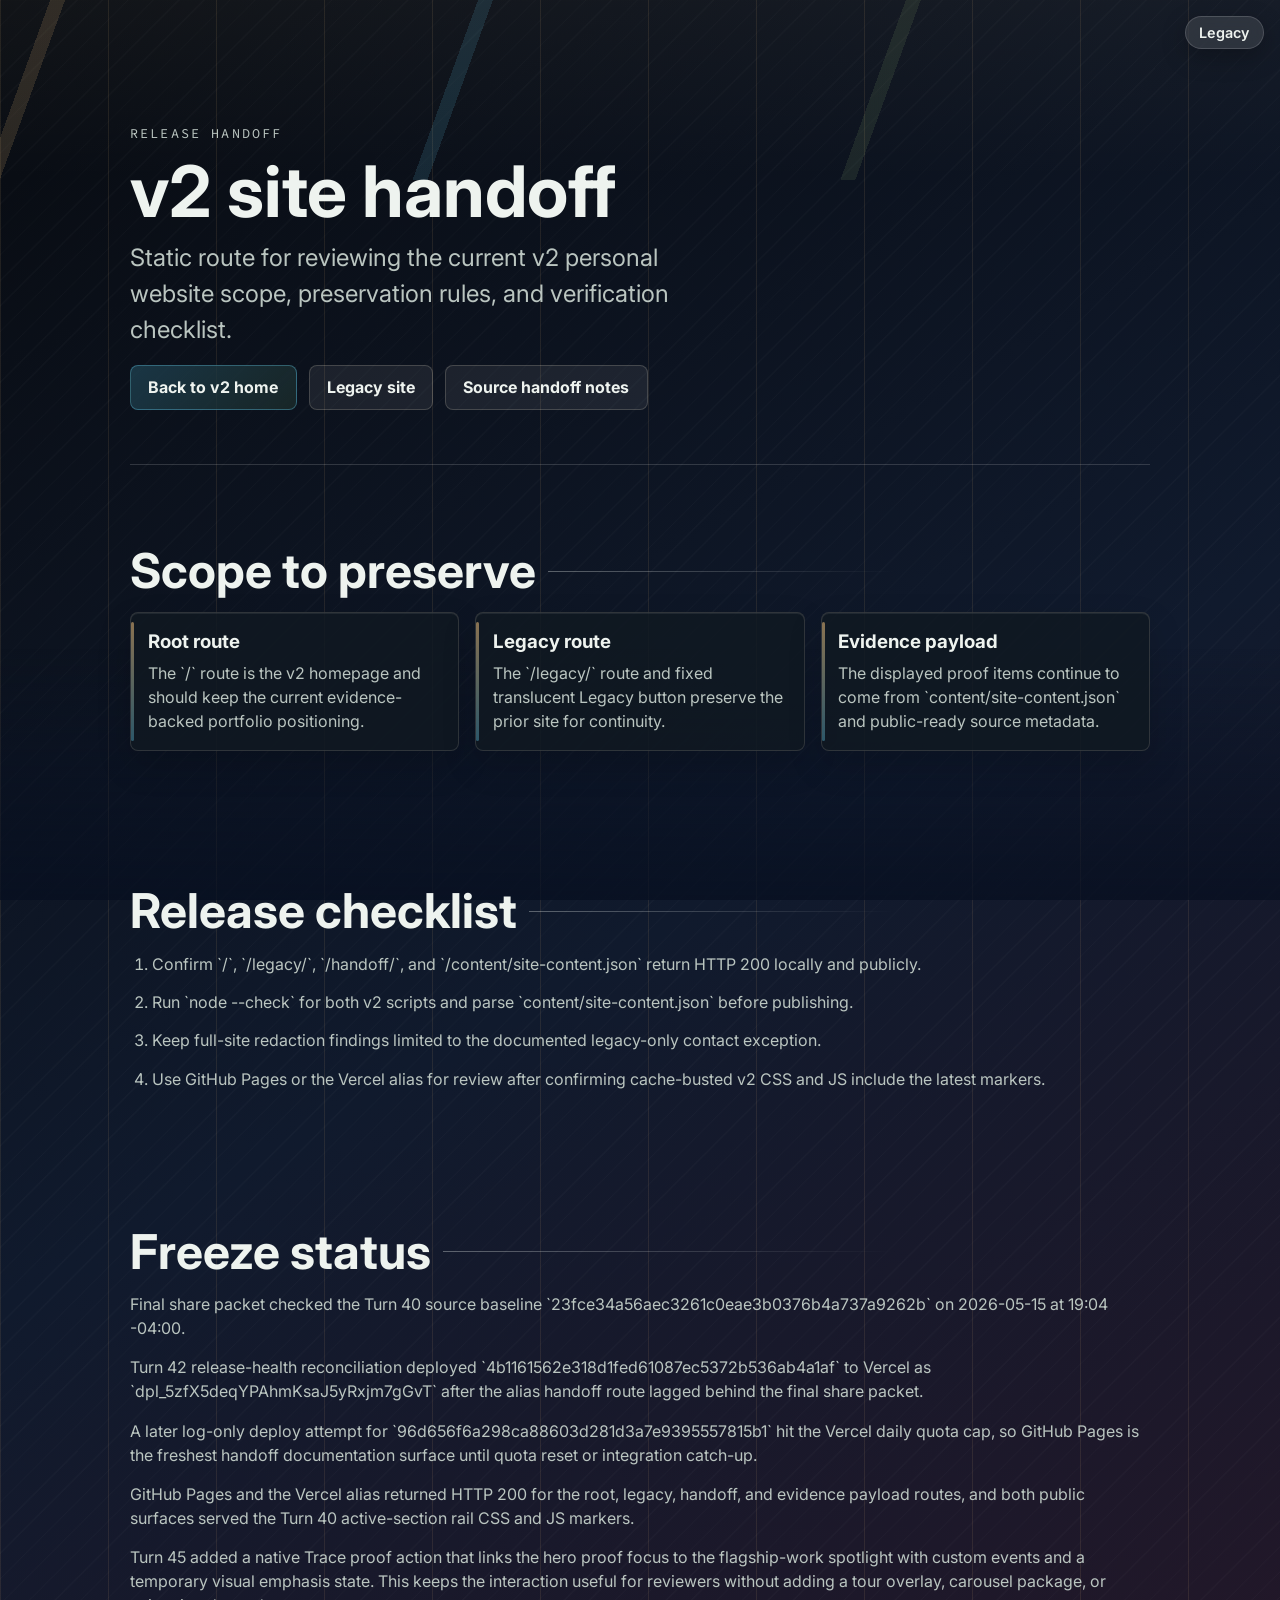
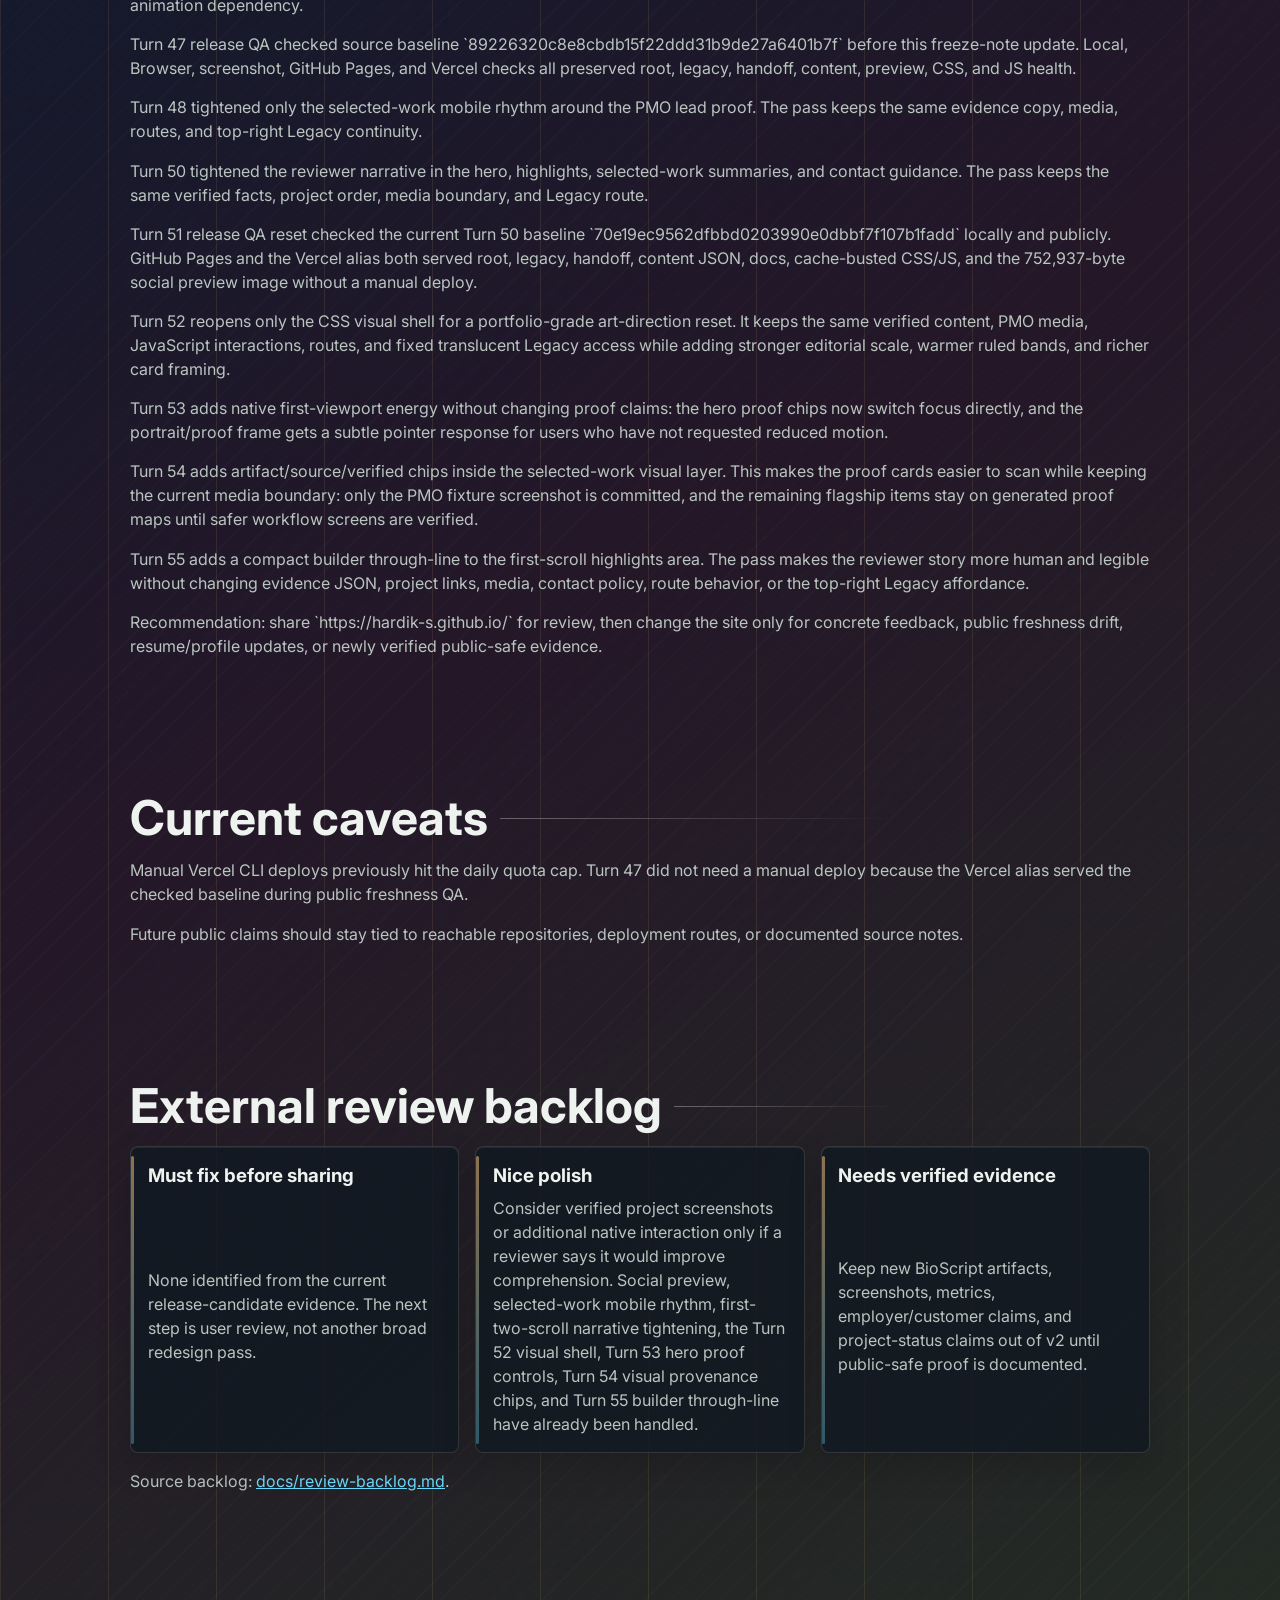
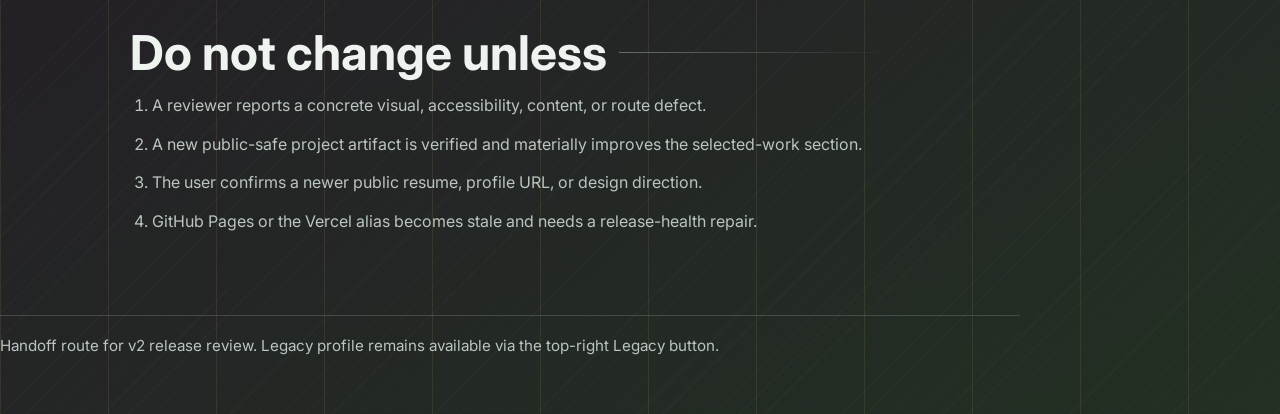
==== handoff/index.html @ e76f70e8 "Add builder story layer" ====
<!DOCTYPE html>
<html lang="en">

<head>
  <meta charset="utf-8">
  <meta name="viewport" content="width=device-width, initial-scale=1.0">
  <title>Hardik Shrestha | v2 Handoff</title>
  <meta name="description" content="Release handoff for the v2 Hardik Shrestha personal website." />
  <link rel="preconnect" href="https://fonts.googleapis.com">
  <link rel="preconnect" href="https://fonts.gstatic.com" crossorigin>
  <link href="https://fonts.googleapis.com/css2?family=Inter:wght@400;600;700&family=Source+Code+Pro:wght@400;600&display=swap" rel="stylesheet">
  <link rel="stylesheet" href="../css/v2.css">
  <link rel="shortcut icon" href="../images/favicon2.png">
</head>

<body>
  <a class="skip-link" href="#handoff-main">Skip to handoff content</a>
  <a class="legacy-pill" href="/legacy/" aria-label="Open legacy personal site">Legacy</a>

  <main class="site-shell handoff-shell" id="handoff-main">
    <header class="card-section handoff-hero" aria-labelledby="handoff-title">
      <p class="eyebrow">Release handoff</p>
      <h1 id="handoff-title">v2 site handoff</h1>
      <p class="hero-lede">
        Static route for reviewing the current v2 personal website scope, preservation rules, and verification checklist.
      </p>
      <div class="hero-links" aria-label="Handoff navigation">
        <a href="/">Back to v2 home</a>
        <a href="/legacy/" class="secondary">Legacy site</a>
        <a href="../docs/handoff.md" class="secondary">Source handoff notes</a>
      </div>
    </header>

    <section class="card-section" aria-labelledby="handoff-scope-title">
      <h2 id="handoff-scope-title">Scope to preserve</h2>
      <div class="cards">
        <article class="card">
          <h3>Root route</h3>
          <p>The `/` route is the v2 homepage and should keep the current evidence-backed portfolio positioning.</p>
        </article>
        <article class="card">
          <h3>Legacy route</h3>
          <p>The `/legacy/` route and fixed translucent Legacy button preserve the prior site for continuity.</p>
        </article>
        <article class="card">
          <h3>Evidence payload</h3>
          <p>The displayed proof items continue to come from `content/site-content.json` and public-ready source metadata.</p>
        </article>
      </div>
    </section>

    <section class="card-section" aria-labelledby="handoff-checklist-title">
      <h2 id="handoff-checklist-title">Release checklist</h2>
      <ol class="handoff-list">
        <li>Confirm `/`, `/legacy/`, `/handoff/`, and `/content/site-content.json` return HTTP 200 locally and publicly.</li>
        <li>Run `node --check` for both v2 scripts and parse `content/site-content.json` before publishing.</li>
        <li>Keep full-site redaction findings limited to the documented legacy-only contact exception.</li>
        <li>Use GitHub Pages or the Vercel alias for review after confirming cache-busted v2 CSS and JS include the latest markers.</li>
      </ol>
    </section>

    <section class="card-section" aria-labelledby="handoff-freeze-title">
      <h2 id="handoff-freeze-title">Freeze status</h2>
      <p class="section-note">
        Final share packet checked the Turn 40 source baseline `23fce34a56aec3261c0eae3b0376b4a737a9262b` on 2026-05-15 at 19:04 -04:00.
      </p>
      <p class="section-note">
        Turn 42 release-health reconciliation deployed `4b1161562e318d1fed61087ec5372b536ab4a1af` to Vercel as `dpl_5zfX5deqYPAhmKsaJ5yRxjm7gGvT` after the alias handoff route lagged behind the final share packet.
      </p>
      <p class="section-note">
        A later log-only deploy attempt for `96d656f6a298ca88603d281d3a7e9395557815b1` hit the Vercel daily quota cap, so GitHub Pages is the freshest handoff documentation surface until quota reset or integration catch-up.
      </p>
      <p class="section-note">
        GitHub Pages and the Vercel alias returned HTTP 200 for the root, legacy, handoff, and evidence payload routes, and both public surfaces served the Turn 40 active-section rail CSS and JS markers.
      </p>
      <p class="section-note">
        Turn 45 added a native Trace proof action that links the hero proof focus to the flagship-work spotlight with custom events and a temporary visual emphasis state. This keeps the interaction useful for reviewers without adding a tour overlay, carousel package, or animation dependency.
      </p>
      <p class="section-note">
        Turn 47 release QA checked source baseline `89226320c8e8cbdb15f22ddd31b9de27a6401b7f` before this freeze-note update. Local, Browser, screenshot, GitHub Pages, and Vercel checks all preserved root, legacy, handoff, content, preview, CSS, and JS health.
      </p>
      <p class="section-note">
        Turn 48 tightened only the selected-work mobile rhythm around the PMO lead proof. The pass keeps the same evidence copy, media, routes, and top-right Legacy continuity.
      </p>
      <p class="section-note">
        Turn 50 tightened the reviewer narrative in the hero, highlights, selected-work summaries, and contact guidance. The pass keeps the same verified facts, project order, media boundary, and Legacy route.
      </p>
      <p class="section-note">
        Turn 51 release QA reset checked the current Turn 50 baseline `70e19ec9562dfbbd0203990e0dbbf7f107b1fadd` locally and publicly. GitHub Pages and the Vercel alias both served root, legacy, handoff, content JSON, docs, cache-busted CSS/JS, and the 752,937-byte social preview image without a manual deploy.
      </p>
      <p class="section-note">
        Turn 52 reopens only the CSS visual shell for a portfolio-grade art-direction reset. It keeps the same verified content, PMO media, JavaScript interactions, routes, and fixed translucent Legacy access while adding stronger editorial scale, warmer ruled bands, and richer card framing.
      </p>
      <p class="section-note">
        Turn 53 adds native first-viewport energy without changing proof claims: the hero proof chips now switch focus directly, and the portrait/proof frame gets a subtle pointer response for users who have not requested reduced motion.
      </p>
      <p class="section-note">
        Turn 54 adds artifact/source/verified chips inside the selected-work visual layer. This makes the proof cards easier to scan while keeping the current media boundary: only the PMO fixture screenshot is committed, and the remaining flagship items stay on generated proof maps until safer workflow screens are verified.
      </p>
      <p class="section-note">
        Turn 55 adds a compact builder through-line to the first-scroll highlights area. The pass makes the reviewer story more human and legible without changing evidence JSON, project links, media, contact policy, route behavior, or the top-right Legacy affordance.
      </p>
      <p class="section-note">
        Recommendation: share `https://hardik-s.github.io/` for review, then change the site only for concrete feedback, public freshness drift, resume/profile updates, or newly verified public-safe evidence.
      </p>
    </section>

    <section class="card-section" aria-labelledby="handoff-caveats-title">
      <h2 id="handoff-caveats-title">Current caveats</h2>
      <p class="section-note">
        Manual Vercel CLI deploys previously hit the daily quota cap. Turn 47 did not need a manual deploy because the Vercel alias served the checked baseline during public freshness QA.
      </p>
      <p class="section-note">
        Future public claims should stay tied to reachable repositories, deployment routes, or documented source notes.
      </p>
    </section>

    <section class="card-section" aria-labelledby="handoff-backlog-title">
      <h2 id="handoff-backlog-title">External review backlog</h2>
      <div class="cards">
        <article class="card">
          <h3>Must fix before sharing</h3>
          <p>None identified from the current release-candidate evidence. The next step is user review, not another broad redesign pass.</p>
        </article>
        <article class="card">
          <h3>Nice polish</h3>
          <p>Consider verified project screenshots or additional native interaction only if a reviewer says it would improve comprehension. Social preview, selected-work mobile rhythm, first-two-scroll narrative tightening, the Turn 52 visual shell, Turn 53 hero proof controls, Turn 54 visual provenance chips, and Turn 55 builder through-line have already been handled.</p>
        </article>
        <article class="card">
          <h3>Needs verified evidence</h3>
          <p>Keep new BioScript artifacts, screenshots, metrics, employer/customer claims, and project-status claims out of v2 until public-safe proof is documented.</p>
        </article>
      </div>
      <p class="section-note">
        Source backlog: <a href="../docs/review-backlog.md">docs/review-backlog.md</a>.
      </p>
    </section>

    <section class="card-section" aria-labelledby="handoff-stop-title">
      <h2 id="handoff-stop-title">Do not change unless</h2>
      <ol class="handoff-list">
        <li>A reviewer reports a concrete visual, accessibility, content, or route defect.</li>
        <li>A new public-safe project artifact is verified and materially improves the selected-work section.</li>
        <li>The user confirms a newer public resume, profile URL, or design direction.</li>
        <li>GitHub Pages or the Vercel alias becomes stale and needs a release-health repair.</li>
      </ol>
    </section>

    <footer class="footer-note">
      <p>Handoff route for v2 release review. Legacy profile remains available via the top-right Legacy button.</p>
    </footer>
  </main>
</body>

</html>
---- css/v2.css ----
:root {
  --bg: #080b10;
  --surface: #101923;
  --surface-elevated: rgba(17, 25, 34, 0.82);
  --surface-olive: rgba(38, 54, 43, 0.6);
  --surface-warm: rgba(64, 48, 34, 0.62);
  --text: #eef3ef;
  --muted: #bac5c0;
  --line: rgba(238, 243, 239, 0.16);
  --accent: #6bdcff;
  --accent-warm: #f2c17b;
  --accent-leaf: #a7d17e;
  --accent-rose: #e08e9a;
  --accent-soft: rgba(107, 220, 255, 0.2);
  --ink-blue: #101a2d;
  --ink-plum: #23182a;
  --paper-warm: rgba(248, 235, 208, 0.1);
  --portfolio-cream: #f8ebd0;
}

* {
  box-sizing: border-box;
}

body {
  margin: 0;
  min-height: 100vh;
  font-family: Inter, system-ui, -apple-system, Segoe UI, Roboto, Arial, sans-serif;
  color: var(--text);
  background:
    linear-gradient(90deg, rgba(242, 193, 123, 0.1) 0 1px, transparent 1px 100%),
    repeating-linear-gradient(135deg, rgba(238, 243, 239, 0.024) 0 1px, transparent 1px 18px),
    linear-gradient(150deg, #080b10 0%, #101a2d 30%, #241728 58%, #233023 100%);
  background-size: 108px 100%, auto, auto;
}

a {
  color: var(--accent);
}

*,
*::before,
*::after {
  transition:
    transform 0.24s ease,
    background-color 0.24s ease,
    border-color 0.24s ease;
}

.hero,
.section-rail,
.card-section,
.footer-note {
  width: min(1020px, 92vw);
  margin: 0 auto;
}

.site-shell {
  /* Keep all decorative depth behind content while preserving clickability on fixed controls. */
  isolation: isolate;
  position: relative;
  padding: 2.35rem 0 3.5rem;
  display: grid;
  gap: 1.75rem;
}

.site-shell::before {
  /* Turn 52 uses editorial ruled bands, not copied template assets or decorative blob backgrounds. */
  content: "";
  position: absolute;
  inset: -150px -18vw auto;
  height: 330px;
  z-index: -1;
  pointer-events: none;
  background:
    linear-gradient(110deg, transparent 0 18%, rgba(242, 193, 123, 0.14) 18% 18.8%, transparent 18.8% 41%, rgba(107, 220, 255, 0.12) 41% 41.8%, transparent 41.8% 64%, rgba(167, 209, 126, 0.1) 64% 64.8%, transparent 64.8% 100%),
    linear-gradient(180deg, rgba(248, 235, 208, 0.075), transparent);
}

.site-shell::after {
  content: "";
  position: fixed;
  inset: auto 0 0;
  height: 28vh;
  pointer-events: none;
  z-index: -1;
  background: linear-gradient(to top, rgba(7, 15, 32, 0.75), transparent);
}

.hero {
  position: relative;
  min-height: min(520px, calc(100svh - 17rem));
  padding: clamp(1.45rem, 3.2vw, 2.35rem) 0 clamp(1.2rem, 2.25vw, 1.75rem);
  display: grid;
  grid-template-columns: minmax(0, 1.02fr) minmax(300px, 0.78fr);
  grid-template-areas:
    "copy portrait"
    "actions portrait";
  align-items: center;
  gap: clamp(1.4rem, 4vw, 3.2rem);
  border-bottom: 1px solid var(--line);
}

.hero::before {
  content: "";
  position: absolute;
  inset: 1rem auto 1.2rem -1.8rem;
  width: 0.26rem;
  border-radius: 999px;
  background: linear-gradient(180deg, var(--accent-warm), var(--accent), var(--accent-rose));
  box-shadow: 0 0 0 1px rgba(238, 243, 239, 0.08);
}

.hero::after {
  content: "HS";
  position: absolute;
  right: min(26vw, 18rem);
  bottom: 2.5rem;
  z-index: -1;
  color: rgba(248, 235, 208, 0.045);
  font-size: clamp(9rem, 22vw, 19rem);
  font-weight: 800;
  line-height: 0.72;
}

.legacy-pill {
  position: fixed;
  top: 1rem;
  right: 1rem;
  z-index: 20;
  text-decoration: none;
  border: 1px solid var(--line);
  color: var(--text);
  background: rgba(255, 255, 255, 0.11);
  backdrop-filter: blur(8px);
  padding: 0.45rem 0.85rem;
  border-radius: 999px;
  font-size: 0.9rem;
  font-weight: 600;
  box-shadow: 0 8px 24px rgba(0, 0, 0, 0.25);
}

.legacy-pill:hover,
.legacy-pill:focus-visible {
  background: var(--accent-soft);
  transform: translateY(-1px);
}

.hero-copy {
  grid-area: copy;
  display: grid;
  align-content: center;
  gap: 0.84rem;
}

.hero-copy h1 {
  position: relative;
  max-width: 11ch;
}

.hero-copy h1::after {
  content: "";
  display: block;
  width: min(15rem, 58vw);
  height: 0.28rem;
  margin-top: 0.82rem;
  background: linear-gradient(90deg, var(--accent-warm), var(--accent-leaf), var(--accent), transparent);
}

.hero-actions-panel {
  grid-area: actions;
  display: grid;
  align-content: start;
  gap: 0.68rem;
}

.hero .hero-links a,
.hero-proof-strip {
  display: flex;
  align-items: center;
  flex-wrap: wrap;
  gap: 0.6rem;
}

.hero-proof-strip {
  margin-top: 0.08rem;
  display: flex;
}

.hero-focus-panel {
  width: min(100%, 31rem);
  display: grid;
  grid-template-columns: minmax(0, 1fr) auto;
  align-items: center;
  gap: 0.55rem 0.85rem;
  padding: 0.68rem 0.76rem;
  border: 1px solid rgba(231, 237, 249, 0.22);
  border-radius: 0.5rem;
  background:
    linear-gradient(135deg, rgba(107, 220, 255, 0.08), rgba(244, 184, 106, 0.06)),
    rgba(238, 243, 239, 0.065);
  box-shadow:
    inset 0 1px 0 rgba(255, 255, 255, 0.08),
    0 18px 48px rgba(0, 0, 0, 0.18);
}

.hero-focus-panel .eyebrow {
  grid-column: 1 / -1;
}

.hero-focus-text {
  color: rgba(231, 237, 249, 0.92);
  font-size: 0.97rem;
  line-height: 1.45;
}

.hero-focus-actions {
  display: inline-flex;
  align-items: center;
  justify-content: flex-end;
  gap: 0.45rem;
  flex-wrap: wrap;
}

.focus-cycle-button,
.proof-journey-button {
  width: max-content;
  border: 1px solid var(--line);
  border-radius: 0.5rem;
  padding: 0.5rem 0.72rem;
  color: var(--text);
  background: rgba(7, 15, 32, 0.74);
  font: inherit;
  font-size: 0.86rem;
  font-weight: 700;
  cursor: pointer;
}

.focus-cycle-button:hover,
.focus-cycle-button:focus-visible,
.proof-journey-button:hover,
.proof-journey-button:focus-visible {
  border-color: var(--accent);
  background: rgba(107, 220, 255, 0.14);
  transform: translateY(-1px);
}

.proof-journey-button {
  border-color: rgba(244, 184, 106, 0.34);
  background: rgba(244, 184, 106, 0.1);
}

.hero-proof-strip button {
  font-size: 0.72rem;
  letter-spacing: 0.06em;
  text-transform: uppercase;
  color: var(--text);
  border: 1px solid var(--line);
  border-radius: 0.45rem;
  padding: 0.3rem 0.5rem;
  background: rgba(255, 255, 255, 0.085);
  white-space: nowrap;
  font: inherit;
  font-weight: 700;
  cursor: pointer;
}

.hero-proof-strip button:hover,
.hero-proof-strip button:focus-visible,
.hero-proof-strip button.is-active {
  border-color: rgba(107, 220, 255, 0.58);
  background: rgba(107, 220, 255, 0.14);
  transform: translateY(-1px);
}

.hero-proof-strip button.is-active {
  color: #06101f;
  background: var(--accent-leaf);
}

.eyebrow {
  margin: 0;
  letter-spacing: 0.16em;
  text-transform: uppercase;
  font-family: "Source Code Pro", ui-monospace, Menlo, Consolas, monospace;
  color: var(--accent);
  font-size: 0.84rem;
}

h1 {
  margin: 0;
  line-height: 0.92;
  font-size: clamp(3.2rem, 5.55vw, 4.95rem);
  letter-spacing: 0;
  text-wrap: balance;
}

.hero p {
  max-width: 60ch;
  color: var(--muted);
  line-height: 1.65;
  margin: 0;
}

.hero-lede {
  font-size: clamp(1.2rem, 1.95vw, 1.5rem);
  color: rgba(231, 237, 249, 0.94);
  line-height: 1.28;
  max-width: 39ch;
}

.hero-support {
  max-width: 49ch;
}

.hero-portrait {
  grid-area: portrait;
  position: relative;
  justify-self: end;
  width: min(390px, 100%);
  margin: 0;
  display: grid;
  gap: 0.75rem;
}

.hero-portrait::before {
  content: "";
  position: absolute;
  inset: -1.4rem -1.15rem 4.4rem 2rem;
  z-index: -1;
  border: 1px solid rgba(107, 220, 255, 0.2);
  border-radius: 0.45rem;
  background:
    linear-gradient(135deg, rgba(248, 235, 208, 0.14), rgba(107, 220, 255, 0.1)),
    repeating-linear-gradient(120deg, rgba(238, 243, 239, 0.12) 0 1px, transparent 1px 12px);
  transform: rotate(2deg);
}

.hero-portrait img {
  width: 100%;
  height: clamp(20rem, 40vw, 25rem);
  aspect-ratio: 4 / 5;
  object-fit: cover;
  object-position: 50% 42%;
  border-radius: 0.42rem;
  border: 1px solid rgba(248, 235, 208, 0.34);
  box-shadow:
    0 38px 88px rgba(0, 0, 0, 0.46),
    -20px 20px 0 rgba(167, 209, 126, 0.15),
    20px -20px 0 rgba(242, 193, 123, 0.12);
}

.hero.is-hero-reactive .hero-portrait img {
  transform: perspective(900px) rotateX(var(--hero-tilt-y, 0deg)) rotateY(var(--hero-tilt-x, 0deg));
}

.hero.is-hero-reactive .hero-focus-panel {
  transform: translate3d(var(--hero-shift-x, 0), var(--hero-shift-y, 0), 0);
}

.hero-portrait figcaption {
  color: var(--muted);
  line-height: 1.45;
  font-size: 0.92rem;
}

.hero-portrait figcaption span {
  display: block;
  margin-bottom: 0.18rem;
  color: var(--accent-warm);
  font-family: "Source Code Pro", ui-monospace, Menlo, Consolas, monospace;
  font-size: 0.76rem;
  text-transform: uppercase;
  letter-spacing: 0.12em;
}

.hero-links {
  display: flex;
  gap: 0.75rem;
  flex-wrap: wrap;
  margin-top: 0.12rem;
}

.hero-links a {
  display: inline-block;
  padding: 0.72rem 1.08rem;
  border-radius: 0.5rem;
  background:
    linear-gradient(135deg, rgba(107, 220, 255, 0.18), rgba(167, 209, 126, 0.1)),
    rgba(8, 19, 30, 0.72);
  border: 1px solid rgba(107, 220, 255, 0.32);
  text-decoration: none;
  color: var(--text);
  width: max-content;
  font-weight: 700;
}

.hero-links a:hover,
.hero-links a:focus-visible {
  background: rgba(255, 255, 255, 0.12);
  border-color: var(--accent);
  transform: translateY(-1px);
}

.hero-links a.secondary {
  border-color: rgba(248, 235, 208, 0.18);
  background: rgba(255, 255, 255, 0.07);
}

.hero-links a.secondary:hover,
.hero-links a.secondary:focus-visible {
  background: rgba(255, 255, 255, 0.08);
}

.section-rail {
  display: flex;
  gap: 0.4rem;
  overflow-x: auto;
  padding: 0.72rem 0 1.08rem;
  border-bottom: 1px solid var(--line);
  scrollbar-width: thin;
}

.section-rail a {
  flex: 0 0 auto;
  display: inline-flex;
  align-items: center;
  gap: 0.42rem;
  min-height: 2.35rem;
  padding: 0.5rem 0.74rem;
  border: 1px solid rgba(248, 235, 208, 0.14);
  border-radius: 0.45rem;
  color: rgba(238, 243, 239, 0.88);
  background: rgba(8, 13, 23, 0.58);
  text-decoration: none;
  font-size: 0.88rem;
  font-weight: 700;
}

.section-rail a span {
  color: var(--accent-warm);
  font-family: "Source Code Pro", ui-monospace, Menlo, Consolas, monospace;
  font-size: 0.72rem;
}

.section-rail a:hover,
.section-rail a:focus-visible {
  border-color: var(--accent);
  background: rgba(107, 220, 255, 0.12);
  transform: translateY(-1px);
}

.section-rail a.is-current {
  border-color: rgba(107, 220, 255, 0.62);
  background: linear-gradient(135deg, rgba(107, 220, 255, 0.18), rgba(154, 203, 120, 0.12));
  color: var(--text);
  box-shadow: inset 0 0 0 1px rgba(238, 243, 239, 0.08);
}

.section-rail a.is-current span {
  color: var(--text);
}
.quick-nav {
  display: flex;
  flex-wrap: wrap;
  gap: 0.55rem;
  margin-top: 0.9rem;
}

.quick-nav a {
  text-decoration: none;
  font-size: 0.9rem;
  color: var(--accent);
  background: rgba(255, 255, 255, 0.08);
  border: 1px solid var(--line);
  border-radius: 999px;
  padding: 0.38rem 0.72rem;
  width: max-content;
}

.quick-nav a:hover,
.quick-nav a:focus-visible {
  background: rgba(255, 255, 255, 0.16);
  border-color: var(--accent);
  transform: translateY(-1px);
}

.skip-link {
  position: absolute;
  left: -9999px;
  top: 0.5rem;
  background: var(--surface);
  color: var(--text);
  padding: 0.55rem 0.8rem;
  border-radius: 0.45rem;
  border: 1px solid var(--line);
  text-decoration: none;
  z-index: 30;
}

.skip-link:focus {
  left: 1rem;
}
/* Keyboard-only anchors in the header for faster route discovery. */
.skip-link-secondary {
  top: 0.9rem;
}

.skip-link-secondary:focus {
  top: 2.4rem;
}

.skip-link-selected:focus {
  top: 3.7rem;
}

.skip-link-evidence:focus {
  top: 5rem;
}

.skip-link-contact:focus {
  top: 6.2rem;
}

.card-section {
  position: relative;
  padding: 3.35rem 0;
  display: grid;
  gap: 0.95rem;
  scroll-margin-top: 4rem;
}

.card-section h2 {
  display: inline-grid;
  grid-template-columns: auto 1fr;
  align-items: center;
  gap: 0.75rem;
  width: min(100%, 48rem);
  font-size: clamp(1.85rem, 4vw, 3rem);
  line-height: 1.05;
}

.card-section h2::after {
  content: "";
  height: 1px;
  min-width: 4rem;
  background: linear-gradient(90deg, rgba(238, 243, 239, 0.34), transparent);
}

.card-section:focus {
  outline: none;
}

.card-section:focus-visible {
  outline: none;
}

.card-section:target h2 {
  color: var(--accent);
}

#highlights,
#selected-work,
#evidence-section,
#contact {
  clip-path: inset(0 -100vmax);
}

#highlights {
  background:
    linear-gradient(90deg, rgba(16, 26, 45, 0.64), rgba(107, 220, 255, 0.04)),
    linear-gradient(180deg, rgba(248, 235, 208, 0.035), transparent 42%);
  box-shadow: 0 0 0 100vmax rgba(16, 26, 45, 0.64);
}

#selected-work {
  background:
    linear-gradient(135deg, rgba(31, 19, 36, 0.84), rgba(45, 38, 24, 0.58)),
    repeating-linear-gradient(90deg, rgba(248, 235, 208, 0.035) 0 1px, transparent 1px 4rem);
  box-shadow: 0 0 0 100vmax rgba(31, 19, 36, 0.84);
}

#evidence-section {
  background:
    linear-gradient(135deg, rgba(15, 33, 37, 0.76), rgba(53, 45, 29, 0.48));
  box-shadow: 0 0 0 100vmax rgba(15, 33, 37, 0.76);
}

#contact {
  background:
    linear-gradient(135deg, rgba(68, 50, 35, 0.7), rgba(20, 31, 48, 0.58));
  box-shadow: 0 0 0 100vmax rgba(68, 50, 35, 0.7);
}

.cards {
  display: grid;
  gap: 1rem;
  grid-template-columns: repeat(auto-fit, minmax(220px, 1fr));
}

.builder-story {
  /* Turn 55 adds a human story layer inside the existing first-scroll proof path, not a new claim surface. */
  display: grid;
  gap: 0.65rem;
  max-width: 64rem;
  margin-top: 0.35rem;
  padding: 1rem;
  border: 1px solid rgba(248, 235, 208, 0.18);
  border-radius: 0.5rem;
  background:
    linear-gradient(135deg, rgba(242, 193, 123, 0.12), rgba(107, 220, 255, 0.08)),
    rgba(7, 16, 15, 0.54);
  box-shadow:
    inset 0 1px 0 rgba(255, 255, 255, 0.07),
    0 18px 42px rgba(0, 0, 0, 0.16);
}

.builder-story h3 {
  max-width: 18ch;
  margin: 0;
  color: var(--text);
  font-size: clamp(1.45rem, 3vw, 2.1rem);
  line-height: 1.08;
}

.builder-story p {
  max-width: 72ch;
  margin: 0;
  color: rgba(231, 237, 249, 0.82);
  line-height: 1.55;
}

.story-steps {
  display: grid;
  grid-template-columns: repeat(4, minmax(0, 1fr));
  gap: 0.48rem;
}

.story-steps span {
  min-width: 0;
  padding: 0.48rem 0.58rem;
  border: 1px solid rgba(231, 237, 249, 0.14);
  border-radius: 0.45rem;
  color: rgba(238, 243, 239, 0.86);
  background: rgba(8, 19, 30, 0.58);
  font-family: "Source Code Pro", ui-monospace, Menlo, Consolas, monospace;
  font-size: 0.75rem;
  text-align: center;
  text-transform: uppercase;
}

.card {
  position: relative;
  border: 1px solid rgba(248, 235, 208, 0.14);
  border-radius: 0.5rem;
  background: var(--surface-elevated);
  padding: 1.05rem;
  display: grid;
  gap: 0.5rem;
  box-shadow:
    inset 0 1px 0 rgba(255, 255, 255, 0.07),
    0 14px 34px rgba(0, 0, 0, 0.16);
  animation: card-pop 0.4s ease both;
}

.card::before {
  content: "";
  position: absolute;
  inset: 0.55rem auto 0.55rem 0;
  width: 0.18rem;
  border-radius: 999px;
  background: linear-gradient(180deg, rgba(242, 193, 123, 0.75), rgba(107, 220, 255, 0.45));
  opacity: 0.72;
}

.selected-work-section .cards,
.selected-work-section .card {
  align-items: start;
}

.selected-work-section .card {
  background: rgba(8, 19, 30, 0.82);
  border-color: rgba(154, 203, 120, 0.34);
}

#highlights .card {
  background:
    linear-gradient(180deg, rgba(107, 220, 255, 0.14), rgba(8, 19, 30, 0.66)),
    var(--surface-elevated);
}

#evidence-section .card {
  background:
    linear-gradient(180deg, rgba(242, 193, 123, 0.12), rgba(8, 19, 30, 0.64)),
    var(--surface-elevated);
}

#contact .contact-actions a {
  background: rgba(7, 16, 15, 0.78);
}

.selected-work-section .card p {
  color: rgba(231, 237, 249, 0.84);
}

.selected-work-grid {
  display: grid;
  gap: 1.08rem;
  grid-template-columns: minmax(0, 1.14fr) minmax(0, 0.86fr);
}

.work-spotlight {
  display: grid;
  grid-template-columns: minmax(0, 1fr) auto;
  gap: 0.55rem 1rem;
  align-items: center;
  padding: 0.88rem 1rem;
  border: 1px solid rgba(248, 235, 208, 0.2);
  border-radius: 0.5rem;
  background:
    linear-gradient(135deg, rgba(167, 209, 126, 0.14), rgba(107, 220, 255, 0.08), rgba(242, 193, 123, 0.08)),
    rgba(8, 19, 30, 0.72);
}

.work-spotlight .eyebrow {
  grid-column: 1 / -1;
}

.work-spotlight-text {
  margin: 0;
  color: rgba(238, 243, 239, 0.9);
  line-height: 1.45;
}

.work-spotlight-actions {
  display: inline-flex;
  align-items: center;
  gap: 0.48rem;
}

.work-spotlight-actions button {
  border: 1px solid var(--line);
  border-radius: 0.5rem;
  padding: 0.48rem 0.68rem;
  color: var(--text);
  background: rgba(7, 16, 15, 0.78);
  font: inherit;
  font-size: 0.85rem;
  font-weight: 700;
  cursor: pointer;
}

.work-spotlight-actions button:hover,
.work-spotlight-actions button:focus-visible {
  border-color: var(--accent);
  background: rgba(107, 220, 255, 0.14);
  transform: translateY(-1px);
}

.work-spotlight-position {
  min-width: 3rem;
  color: var(--muted);
  text-align: center;
  font-family: "Source Code Pro", ui-monospace, Menlo, Consolas, monospace;
  font-size: 0.78rem;
}

.selected-work-grid .card,
.selected-work-grid .card p,
.selected-work-grid .card h3 {
  display: grid;
}

.flagship-card {
  min-height: 100%;
  align-content: start;
  gap: 0.7rem;
}

.flagship-card-featured {
  grid-row: span 3;
  padding: 1.28rem;
  background:
    linear-gradient(145deg, rgba(107, 220, 255, 0.16), rgba(242, 193, 123, 0.1), rgba(167, 209, 126, 0.07)),
    rgba(8, 19, 30, 0.9);
  border-color: rgba(248, 235, 208, 0.24);
  box-shadow:
    inset 0 1px 0 rgba(255, 255, 255, 0.09),
    0 26px 64px rgba(0, 0, 0, 0.28);
}

.flagship-card-featured .work-visual {
  min-height: 10.4rem;
}

.flagship-card-supporting {
  gap: 0.56rem;
}

.flagship-card-supporting .work-visual {
  min-height: 5.4rem;
}

.flagship-card-supporting .work-visual-flow {
  grid-template-columns: repeat(3, minmax(0, 1fr));
}

.flagship-card-supporting .work-visual-node {
  min-height: 2.35rem;
  font-size: 0.72rem;
}

.flagship-card[tabindex="0"] {
  cursor: pointer;
}

.flagship-card.is-spotlighted {
  border-color: rgba(107, 220, 255, 0.72);
  background:
    linear-gradient(145deg, rgba(107, 220, 255, 0.12), rgba(154, 203, 120, 0.09)),
    rgba(8, 19, 30, 0.9);
  box-shadow:
    inset 0 1px 0 rgba(255, 255, 255, 0.1),
    0 18px 42px rgba(0, 0, 0, 0.24);
}

.selected-work-section.is-proof-journey .work-spotlight,
.selected-work-section.is-proof-journey .flagship-card.is-spotlighted {
  border-color: rgba(244, 184, 106, 0.76);
  box-shadow:
    inset 0 1px 0 rgba(255, 255, 255, 0.12),
    0 0 0 2px rgba(244, 184, 106, 0.14),
    0 22px 54px rgba(0, 0, 0, 0.27);
}

.work-visual {
  position: relative;
  overflow: hidden;
  display: grid;
  grid-template-columns: auto minmax(0, 1fr);
  gap: 0.52rem 0.72rem;
  align-items: start;
  min-height: 6.8rem;
  padding: 0.86rem;
  border-radius: 0.5rem;
  border: 1px solid rgba(231, 237, 249, 0.14);
  background:
    linear-gradient(135deg, rgba(107, 220, 255, 0.13), rgba(154, 203, 120, 0.12), rgba(244, 184, 106, 0.1)),
    rgba(255, 255, 255, 0.06);
}

.work-visual::before {
  content: "";
  position: absolute;
  inset: 0;
  pointer-events: none;
  background:
    linear-gradient(90deg, rgba(255, 255, 255, 0.08) 0 1px, transparent 1px 100%),
    linear-gradient(180deg, rgba(255, 255, 255, 0.06) 0 1px, transparent 1px 100%);
  background-size: 34px 34px;
  mask-image: linear-gradient(135deg, rgba(0, 0, 0, 0.72), transparent 78%);
}

.work-visual::after {
  content: "";
  position: absolute;
  right: -2.4rem;
  bottom: -2.8rem;
  width: 8rem;
  height: 8rem;
  border: 1px solid rgba(238, 243, 239, 0.12);
  transform: rotate(22deg);
}

.work-visual[data-visual-tone="1"] {
  background:
    linear-gradient(135deg, rgba(107, 220, 255, 0.16), rgba(154, 203, 120, 0.12), rgba(244, 184, 106, 0.1)),
    rgba(255, 255, 255, 0.06);
}

.work-visual[data-visual-tone="2"] {
  background:
    linear-gradient(135deg, rgba(154, 203, 120, 0.16), rgba(217, 137, 143, 0.1), rgba(107, 220, 255, 0.09)),
    rgba(255, 255, 255, 0.06);
}

.work-visual[data-visual-tone="3"] {
  background:
    linear-gradient(135deg, rgba(244, 184, 106, 0.16), rgba(107, 220, 255, 0.1), rgba(154, 203, 120, 0.08)),
    rgba(255, 255, 255, 0.06);
}

.work-visual[data-visual-tone="4"] {
  background:
    linear-gradient(135deg, rgba(217, 137, 143, 0.14), rgba(244, 184, 106, 0.1), rgba(107, 220, 255, 0.1)),
    rgba(255, 255, 255, 0.06);
}

.work-visual-mark {
  position: relative;
  z-index: 1;
  width: max-content;
  max-width: 100%;
  padding: 0.22rem 0.56rem;
  border-radius: 999px;
  color: #06101f;
  background: var(--accent-leaf);
  font-size: 0.74rem;
  font-weight: 800;
  text-transform: uppercase;
}

.work-visual-meta {
  position: relative;
  z-index: 1;
  justify-self: end;
  padding: 0.22rem 0.5rem;
  border: 1px solid rgba(231, 237, 249, 0.16);
  border-radius: 999px;
  color: rgba(238, 243, 239, 0.72);
  background: rgba(7, 16, 15, 0.34);
  font-family: "Source Code Pro", ui-monospace, Menlo, Consolas, monospace;
  font-size: 0.68rem;
  text-transform: uppercase;
}

.work-visual-cue {
  position: relative;
  z-index: 1;
  grid-column: 1 / -1;
  color: rgba(231, 237, 249, 0.92);
  font-family: "Source Code Pro", ui-monospace, Menlo, Consolas, monospace;
  font-size: 0.88rem;
  line-height: 1.35;
}

.work-visual-flow {
  position: relative;
  z-index: 1;
  grid-column: 1 / -1;
  display: grid;
  grid-template-columns: repeat(3, minmax(0, 1fr));
  gap: 0.46rem;
}

.work-visual-node {
  position: relative;
  min-width: 0;
  min-height: 2.7rem;
  display: grid;
  align-content: center;
  padding: 0.5rem;
  border: 1px solid rgba(238, 243, 239, 0.16);
  border-radius: 0.45rem;
  color: rgba(238, 243, 239, 0.88);
  background: rgba(7, 16, 15, 0.42);
  font-size: 0.78rem;
  line-height: 1.25;
}

.work-visual-node::before {
  content: "0" attr(data-step);
  margin-bottom: 0.16rem;
  color: var(--accent-warm);
  font-family: "Source Code Pro", ui-monospace, Menlo, Consolas, monospace;
  font-size: 0.62rem;
}

.work-visual-provenance {
  position: relative;
  z-index: 1;
  grid-column: 1 / -1;
  display: flex;
  flex-wrap: wrap;
  gap: 0.34rem;
  padding-top: 0.1rem;
}

.work-visual-provenance span {
  min-width: 0;
  max-width: 100%;
  padding: 0.2rem 0.42rem;
  border: 1px solid rgba(238, 243, 239, 0.14);
  border-radius: 999px;
  color: rgba(238, 243, 239, 0.78);
  background: rgba(7, 16, 15, 0.44);
  font-family: "Source Code Pro", ui-monospace, Menlo, Consolas, monospace;
  font-size: 0.64rem;
  line-height: 1.25;
}

.work-media-visual {
  display: grid;
  grid-template-columns: 1fr;
  gap: 0;
  padding: 0;
  background: rgba(7, 16, 15, 0.68);
}

.work-media-visual::before,
.work-media-visual::after {
  display: none;
}

.work-media-visual img {
  display: block;
  width: 100%;
  height: auto;
  aspect-ratio: 16 / 9;
  object-fit: cover;
  object-position: 0 0;
}

.work-media-visual figcaption {
  padding: 0.48rem 0.62rem;
  color: rgba(238, 243, 239, 0.76);
  background: rgba(7, 16, 15, 0.78);
  font-size: 0.76rem;
  line-height: 1.35;
}

.work-media-visual .work-visual-provenance {
  padding: 0.48rem 0.62rem 0.6rem;
  background: rgba(7, 16, 15, 0.78);
}

.selected-work-label {
  display: inline-flex;
  align-items: center;
  gap: 0.35rem;
  margin: 0;
  font-size: 0.76rem;
  text-transform: uppercase;
  letter-spacing: 0.06em;
  color: rgba(231, 237, 249, 0.7);
}

.selected-work-rank {
  width: max-content;
  max-width: 100%;
  margin: 0;
  padding: 0.2rem 0.52rem;
  border-radius: 0.42rem;
  border: 1px solid rgba(244, 184, 106, 0.34);
  color: var(--accent-warm);
  background: rgba(244, 184, 106, 0.08);
  font-family: "Source Code Pro", ui-monospace, Menlo, Consolas, monospace;
  font-size: 0.72rem;
  text-transform: uppercase;
}

.work-details {
  display: grid;
  gap: 0.4rem;
  margin: 0.1rem 0 0;
}

.work-details dt {
  color: var(--accent-warm);
  font-family: "Source Code Pro", ui-monospace, Menlo, Consolas, monospace;
  font-size: 0.72rem;
  text-transform: uppercase;
}

.work-details dd {
  margin: 0;
  color: rgba(231, 237, 249, 0.82);
  line-height: 1.5;
}

.case-study-details {
  display: grid;
  grid-template-columns: max-content minmax(0, 1fr);
  gap: 0.34rem 0.58rem;
  margin: 0.15rem 0 0;
  padding: 0.72rem;
  border: 1px solid rgba(231, 237, 249, 0.13);
  border-radius: 0.5rem;
  background: rgba(238, 243, 239, 0.055);
}

.work-proof-chips {
  display: flex;
  flex-wrap: wrap;
  gap: 0.38rem;
}

.work-proof-chips span {
  min-width: 0;
  padding: 0.28rem 0.5rem;
  border: 1px solid rgba(231, 237, 249, 0.16);
  border-radius: 0.42rem;
  color: rgba(238, 243, 239, 0.82);
  background: rgba(238, 243, 239, 0.06);
  font-size: 0.78rem;
  line-height: 1.35;
}

.work-review-link {
  width: max-content;
  max-width: 100%;
  margin-top: 0.2rem;
  padding: 0.52rem 0.72rem;
  border: 1px solid rgba(107, 220, 255, 0.34);
  border-radius: 0.5rem;
  color: var(--text);
  background: rgba(107, 220, 255, 0.12);
  text-decoration: none;
  font-weight: 700;
}

.work-review-link:hover,
.work-review-link:focus-visible {
  border-color: var(--accent);
  background: rgba(107, 220, 255, 0.18);
  transform: translateY(-1px);
}

.case-study-details dt {
  color: var(--accent-leaf);
  font-family: "Source Code Pro", ui-monospace, Menlo, Consolas, monospace;
  font-size: 0.68rem;
  text-transform: uppercase;
}

.case-study-details dd {
  min-width: 0;
  margin: 0;
  color: rgba(231, 237, 249, 0.78);
  font-size: 0.88rem;
  line-height: 1.45;
}

.card:nth-child(2) {
  animation-delay: 0.06s;
}

.card:nth-child(3) {
  animation-delay: 0.12s;
}

.card:hover,
.card:focus-within {
  border-color: var(--accent-soft);
  transform: translateY(-2px);
}

.card h3 {
  line-height: 1.25;
}

.section-note {
  margin: 0;
  color: var(--muted);
}

.source-meta {
  font-size: 0.84rem;
  margin-top: 0.35rem;
  display: flex;
  align-items: center;
  gap: 0.42rem;
  flex-wrap: wrap;
}

.source-meta-badge {
  display: inline-flex;
  align-items: center;
  border-radius: 999px;
  padding: 0.09rem 0.55rem;
  border: 1px solid rgba(231, 237, 249, 0.3);
  color: #e7edf9;
  background: rgba(231, 237, 249, 0.07);
  font-size: 0.72rem;
  text-transform: uppercase;
  letter-spacing: 0.02em;
}

.source-meta-text {
  color: var(--muted);
}

.source-meta-link {
  color: var(--muted);
  font-size: 0.84rem;
}

.evidence-meta {
  color: rgba(231, 237, 249, 0.74);
}

.evidence-loading {
  margin: 0;
  color: var(--muted);
}

.card h3,
.card-section h2,
.footer-note {
  margin: 0;
}

.card-section p,
.footer-note p,
.work-list p {
  color: var(--muted);
  line-height: 1.5;
  margin: 0;
}

.contact-actions {
  display: flex;
  flex-wrap: wrap;
  gap: 0.75rem;
}

.contact-intro,
.contact-guidance {
  max-width: 68ch;
}

.contact-guidance {
  color: rgba(238, 243, 239, 0.82);
}

.contact-actions a {
  width: max-content;
  text-decoration: none;
  padding: 0.5rem 0.95rem;
  border-radius: 0.5rem;
  background: var(--surface);
  border: 1px solid var(--line);
  color: var(--text);
}

.contact-actions a:hover,
.contact-actions a:focus-visible {
  background: rgba(255, 255, 255, 0.12);
  border-color: var(--accent);
  transform: translateY(-1px);
}

.card h3 a,
.hero-links a {
  color: var(--text);
}

.work-list {
  margin: 0;
  padding-left: 1.1rem;
  display: grid;
  gap: 0.95rem;
}

.work-list li p {
  margin-top: 0.3rem;
}

.work-list li {
  max-width: 70ch;
}

.footer-note {
  border-top: 1px solid var(--line);
  padding-top: 1.2rem;
  color: var(--muted);
  font-size: 0.95rem;
}

.footer-links {
  margin-top: 0.45rem;
}

.handoff-shell {
  padding-top: 4.4rem;
}

.handoff-hero {
  min-height: auto;
  border-bottom: 1px solid var(--line);
}

.handoff-list {
  margin: 0;
  padding-left: 1.35rem;
  display: grid;
  gap: 0.85rem;
  color: var(--muted);
  line-height: 1.55;
}

a:focus-visible,
button:focus-visible,
.legacy-pill:focus-visible {
  outline: 2px solid var(--accent);
  outline-offset: 2px;
}

.skip-link:focus-visible {
  outline: 2px solid var(--accent);
  outline-offset: 2px;
}

.sr-only {
  position: absolute;
  width: 1px;
  height: 1px;
  padding: 0;
  margin: -1px;
  overflow: hidden;
  clip: rect(0, 0, 0, 0);
  white-space: nowrap;
  border: 0;
}

@keyframes card-pop {
  from {
    opacity: 0;
    transform: translateY(8px);
  }

  to {
    opacity: 1;
    transform: translateY(0);
  }
}

@media (max-width: 700px) {
  .site-shell {
    padding-top: 3.9rem;
    gap: 1.2rem;
  }

  .legacy-pill {
    top: 0.65rem;
    right: 0.65rem;
  }

  .hero {
    min-height: auto;
    grid-template-columns: 1fr;
    grid-template-areas:
      "copy"
      "portrait"
      "actions";
    gap: 0.78rem;
    padding: 0.75rem 0 1rem;
  }

  .hero::after {
    display: none;
  }

  .hero-actions-panel {
    gap: 0.7rem;
  }

  .hero-links {
    order: -1;
  }

  .handoff-hero .hero-links {
    order: initial;
  }

  h1 {
    font-size: clamp(2.35rem, 10.4vw, 3.15rem);
    line-height: 1;
  }

  .hero-lede {
    font-size: clamp(1.02rem, 4.8vw, 1.28rem);
  }

  .hero-support {
    font-size: 0.96rem;
    line-height: 1.55;
  }

  .hero-focus-panel {
    width: 100%;
    /* Keep the proof control compact on mobile so the first viewport still shows the primary actions. */
    grid-template-columns: minmax(0, 1fr) auto;
    padding: 0.68rem;
    gap: 0.42rem 0.62rem;
  }

  .focus-cycle-button {
    width: max-content;
    align-self: center;
  }

  .hero-focus-actions {
    width: max-content;
    align-self: center;
  }

  .hero-portrait {
    width: min(100%, 340px);
    justify-self: start;
    gap: 0;
  }

  .hero-portrait img {
    height: clamp(10rem, 42vw, 12.5rem);
    aspect-ratio: 16 / 7.4;
    object-position: 50% 42%;
    box-shadow:
      0 22px 54px rgba(0, 0, 0, 0.36),
      -10px 10px 0 rgba(142, 191, 104, 0.14),
      10px -10px 0 rgba(242, 193, 123, 0.1);
  }

  .hero-portrait figcaption {
    display: none;
  }

  .hero-proof-strip button {
    white-space: normal;
    font-size: 0.72rem;
  }

  .hero-proof-strip {
    display: none;
  }

  .section-rail {
    display: grid;
    grid-template-columns: repeat(3, minmax(0, 1fr));
    gap: 0.42rem;
    overflow: visible;
  }

  .section-rail a {
    justify-content: center;
    min-width: 0;
    text-align: center;
    white-space: normal;
  }

  .card-section,
  .hero,
  .section-rail,
  .footer-note {
    width: min(1020px, 94vw);
  }

  .card-section {
    padding: 2.2rem 0;
  }
}

@media (max-width: 480px) {
  .hero-support {
    display: none;
  }

  .hero-copy {
    gap: 0.72rem;
  }

  .hero-copy h1::after {
    margin-top: 0.58rem;
  }

  .hero-links a {
    flex: 1 1 0;
    min-width: 0;
    padding-right: 0.55rem;
    padding-left: 0.55rem;
    text-align: center;
  }

  .hero-portrait img {
    aspect-ratio: 16 / 7.2;
    object-position: 50% 41%;
  }

  .hero-focus-panel {
    grid-template-columns: minmax(0, 1fr) auto;
  }

  .hero-focus-panel .eyebrow {
    font-size: 0.68rem;
    letter-spacing: 0.12em;
  }

  .hero-focus-text {
    font-size: 0.9rem;
    line-height: 1.35;
  }

  .focus-cycle-button,
  .proof-journey-button {
    padding: 0.46rem 0.6rem;
    font-size: 0.8rem;
  }

  .hero-proof-strip {
    gap: 0.42rem;
  }

  .section-rail {
    grid-template-columns: repeat(2, minmax(0, 1fr));
  }

  .cards {
    grid-template-columns: 1fr;
  }

  .builder-story {
    padding: 0.86rem;
  }

  .builder-story h3 {
    max-width: 100%;
  }

  .story-steps {
    grid-template-columns: repeat(2, minmax(0, 1fr));
  }

  .selected-work-grid {
    grid-template-columns: 1fr;
    gap: 0.88rem;
  }

  .flagship-card-featured {
    grid-row: auto;
    padding: 0.92rem;
  }

  .flagship-card-featured .work-visual {
    min-height: 6rem;
  }

  /* Turn 48 keeps the PMO lead proof readable on narrow screens without changing evidence copy. */
  .selected-work-section .section-note,
  .selected-work-section .card p,
  .work-spotlight-text {
    line-height: 1.42;
  }

  .selected-work-section .card {
    gap: 0.52rem;
  }

  .selected-work-section .card h3 {
    font-size: 1.08rem;
    line-height: 1.2;
  }

  .work-spotlight {
    grid-template-columns: 1fr;
    gap: 0.48rem;
    padding: 0.78rem;
  }

  .work-media-visual figcaption {
    padding: 0.38rem 0.52rem;
    font-size: 0.72rem;
  }

  .selected-work-rank {
    padding: 0.16rem 0.46rem;
    font-size: 0.68rem;
  }

  .selected-work-label {
    font-size: 0.7rem;
    letter-spacing: 0.04em;
  }

  .work-spotlight-actions {
    width: 100%;
    justify-content: space-between;
  }

  .work-spotlight-actions button {
    flex: 1 1 0;
  }

  .case-study-details {
    grid-template-columns: 1fr;
  }
}

@media (prefers-reduced-motion: reduce) {
  *,
  *::before,
  *::after {
    scroll-behavior: auto !important;
    transition-duration: 0.01ms !important;
    animation-duration: 0.01ms !important;
    animation-iteration-count: 1 !important;
  }
}
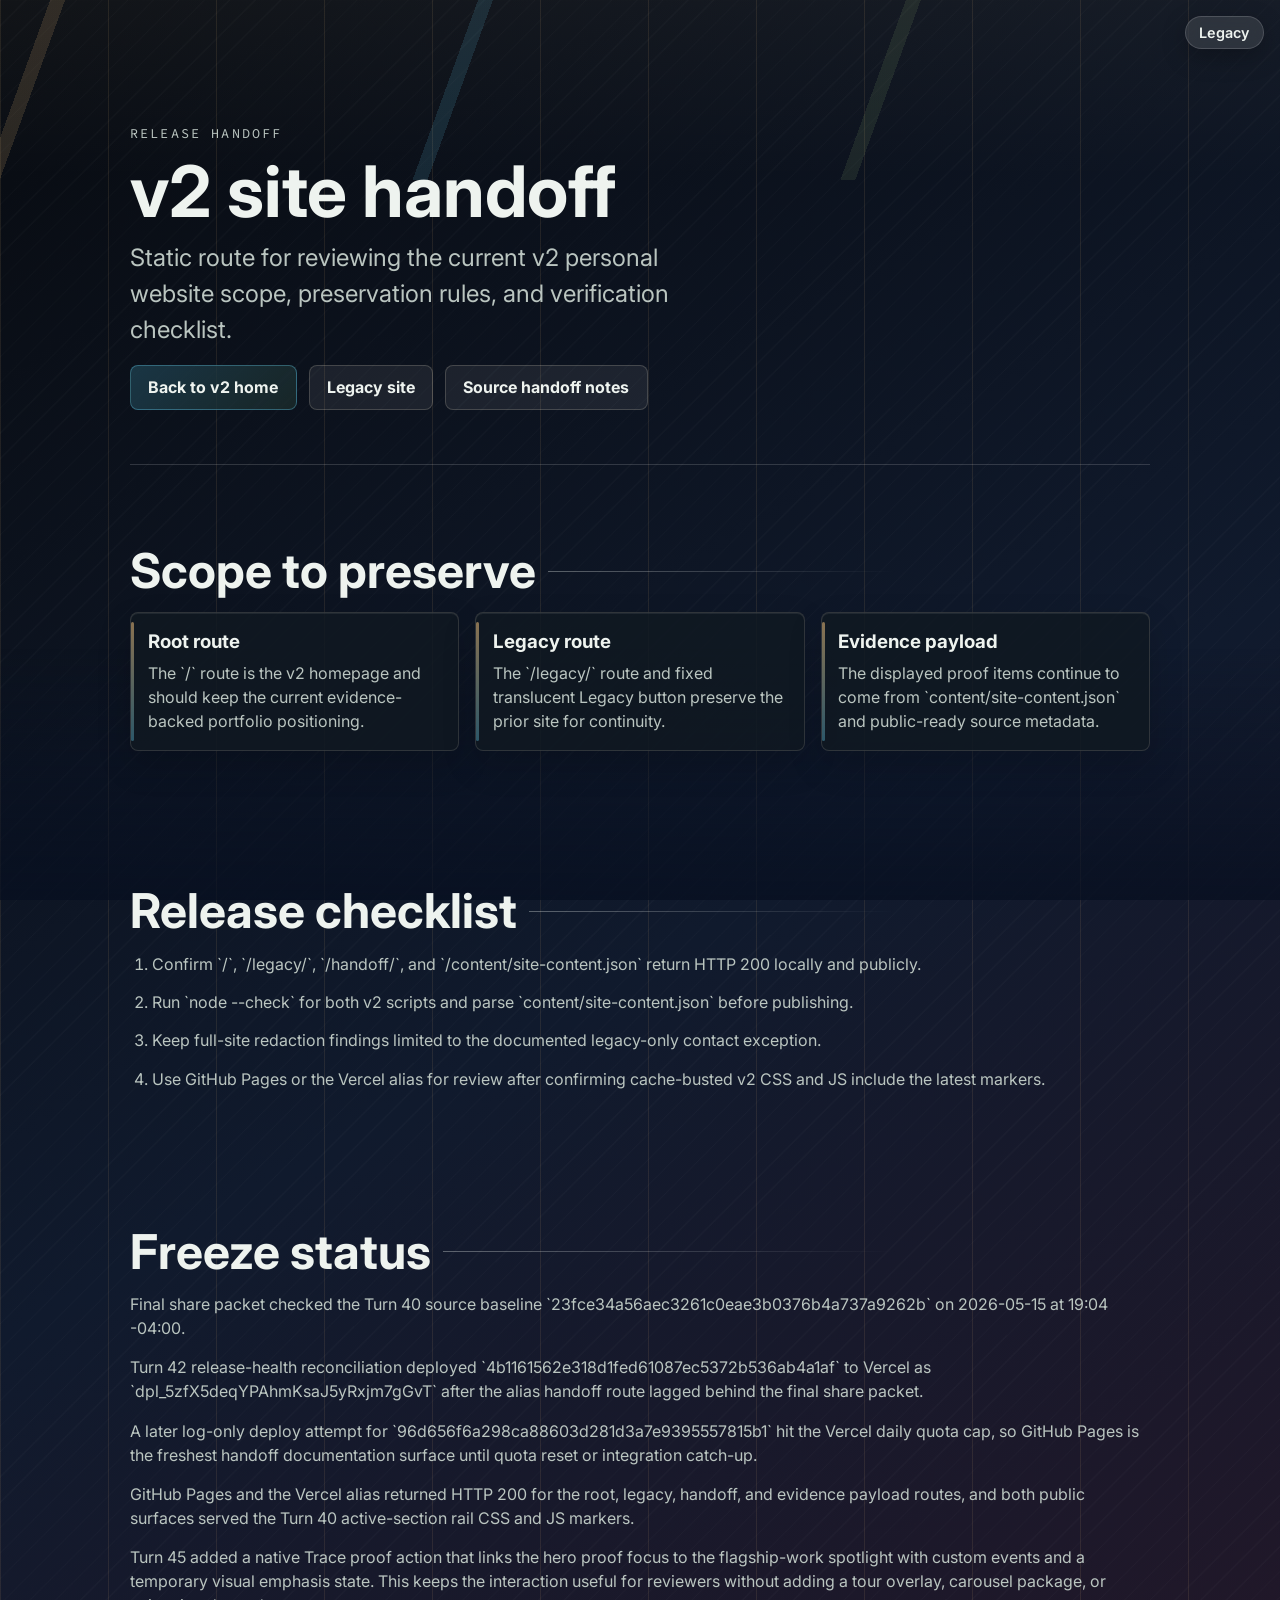
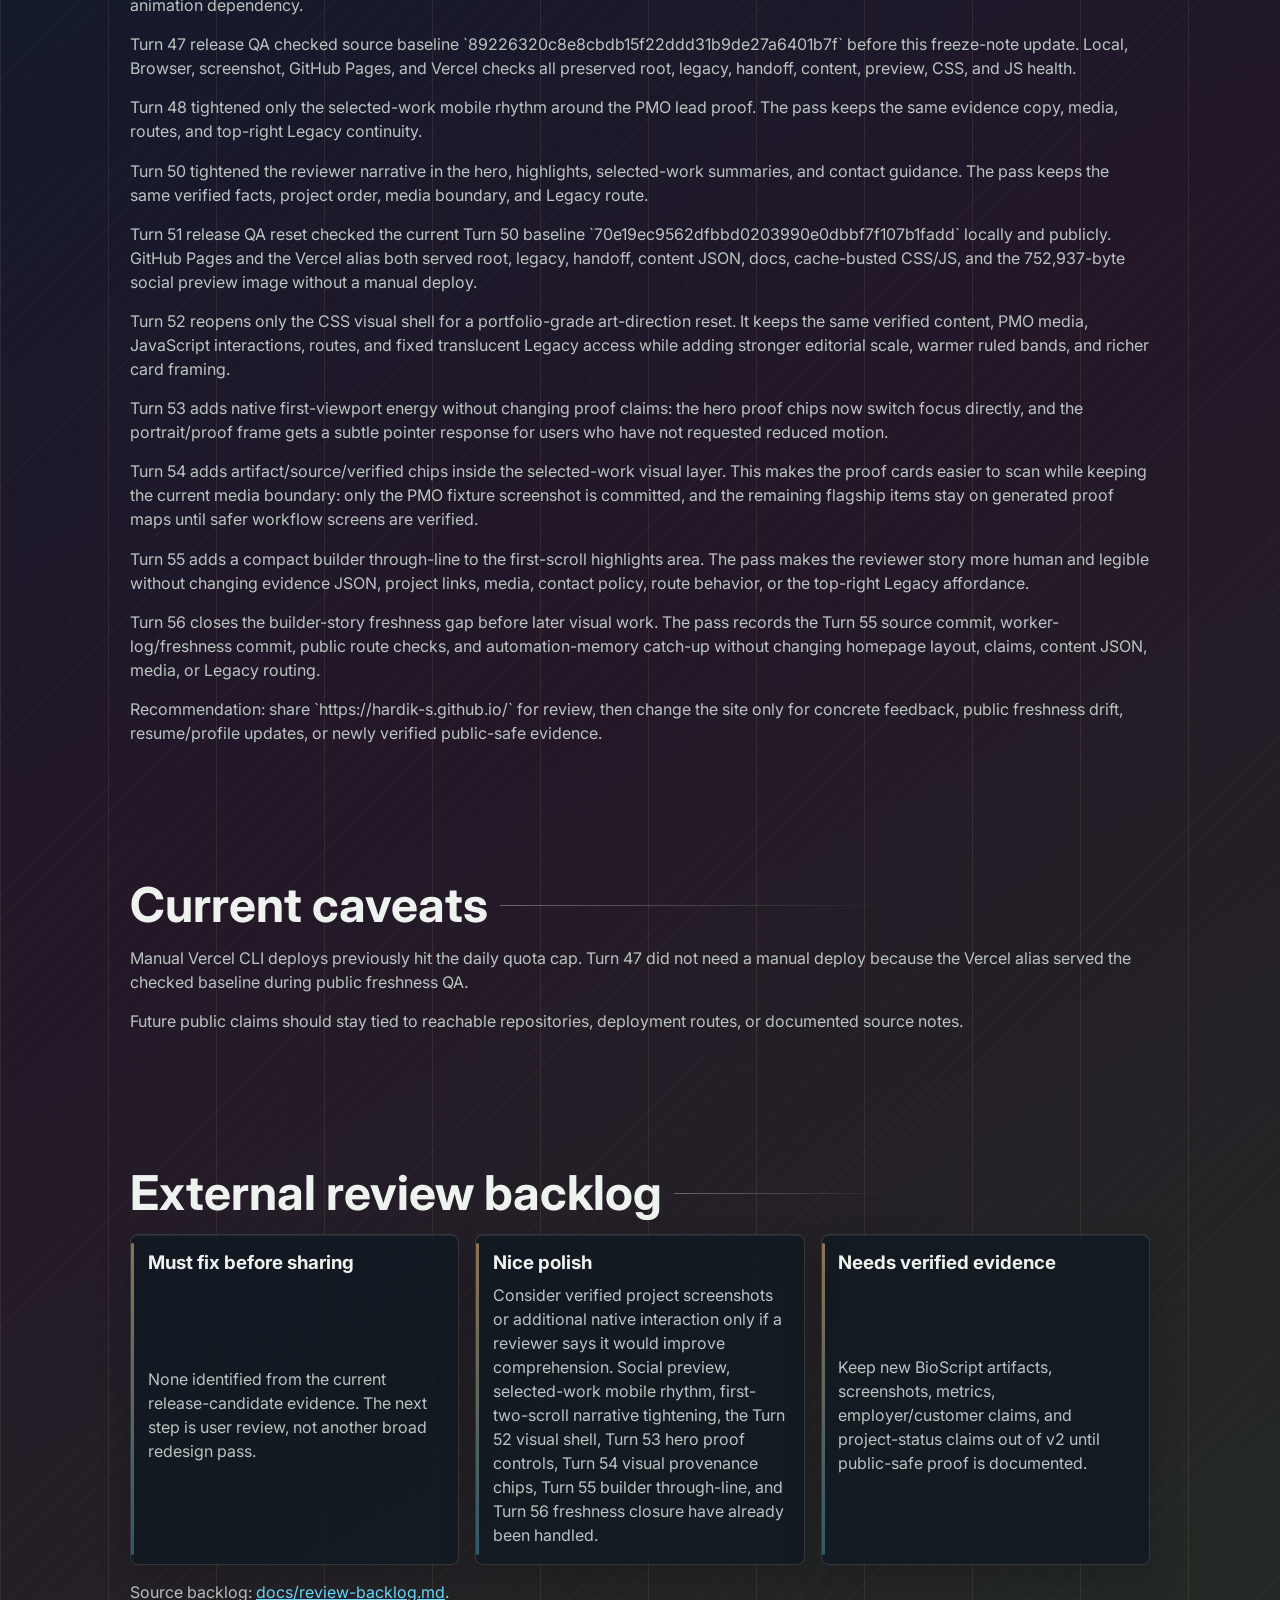
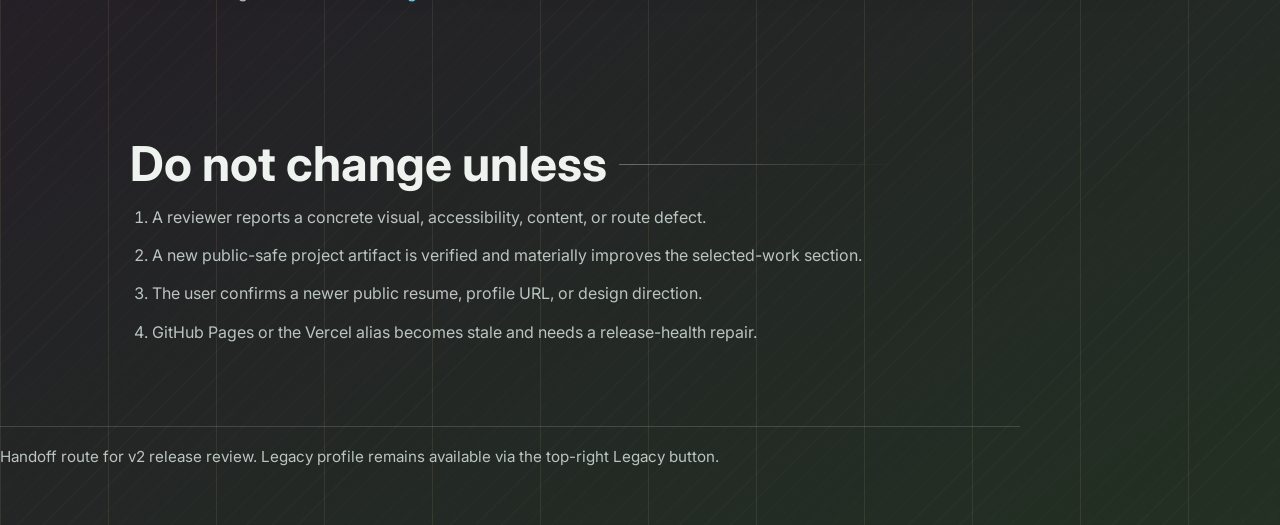
==== commit c6c895b0: "Record builder story closure" ====
--- a/handoff/index.html
+++ b/handoff/index.html
@@ -101,6 +101,9 @@
         Turn 55 adds a compact builder through-line to the first-scroll highlights area. The pass makes the reviewer story more human and legible without changing evidence JSON, project links, media, contact policy, route behavior, or the top-right Legacy affordance.
       </p>
       <p class="section-note">
+        Turn 56 closes the builder-story freshness gap before later visual work. The pass records the Turn 55 source commit, worker-log/freshness commit, public route checks, and automation-memory catch-up without changing homepage layout, claims, content JSON, media, or Legacy routing.
+      </p>
+      <p class="section-note">
         Recommendation: share `https://hardik-s.github.io/` for review, then change the site only for concrete feedback, public freshness drift, resume/profile updates, or newly verified public-safe evidence.
       </p>
     </section>
@@ -124,7 +127,7 @@
         </article>
         <article class="card">
           <h3>Nice polish</h3>
-          <p>Consider verified project screenshots or additional native interaction only if a reviewer says it would improve comprehension. Social preview, selected-work mobile rhythm, first-two-scroll narrative tightening, the Turn 52 visual shell, Turn 53 hero proof controls, Turn 54 visual provenance chips, and Turn 55 builder through-line have already been handled.</p>
+          <p>Consider verified project screenshots or additional native interaction only if a reviewer says it would improve comprehension. Social preview, selected-work mobile rhythm, first-two-scroll narrative tightening, the Turn 52 visual shell, Turn 53 hero proof controls, Turn 54 visual provenance chips, Turn 55 builder through-line, and Turn 56 freshness closure have already been handled.</p>
         </article>
         <article class="card">
           <h3>Needs verified evidence</h3>
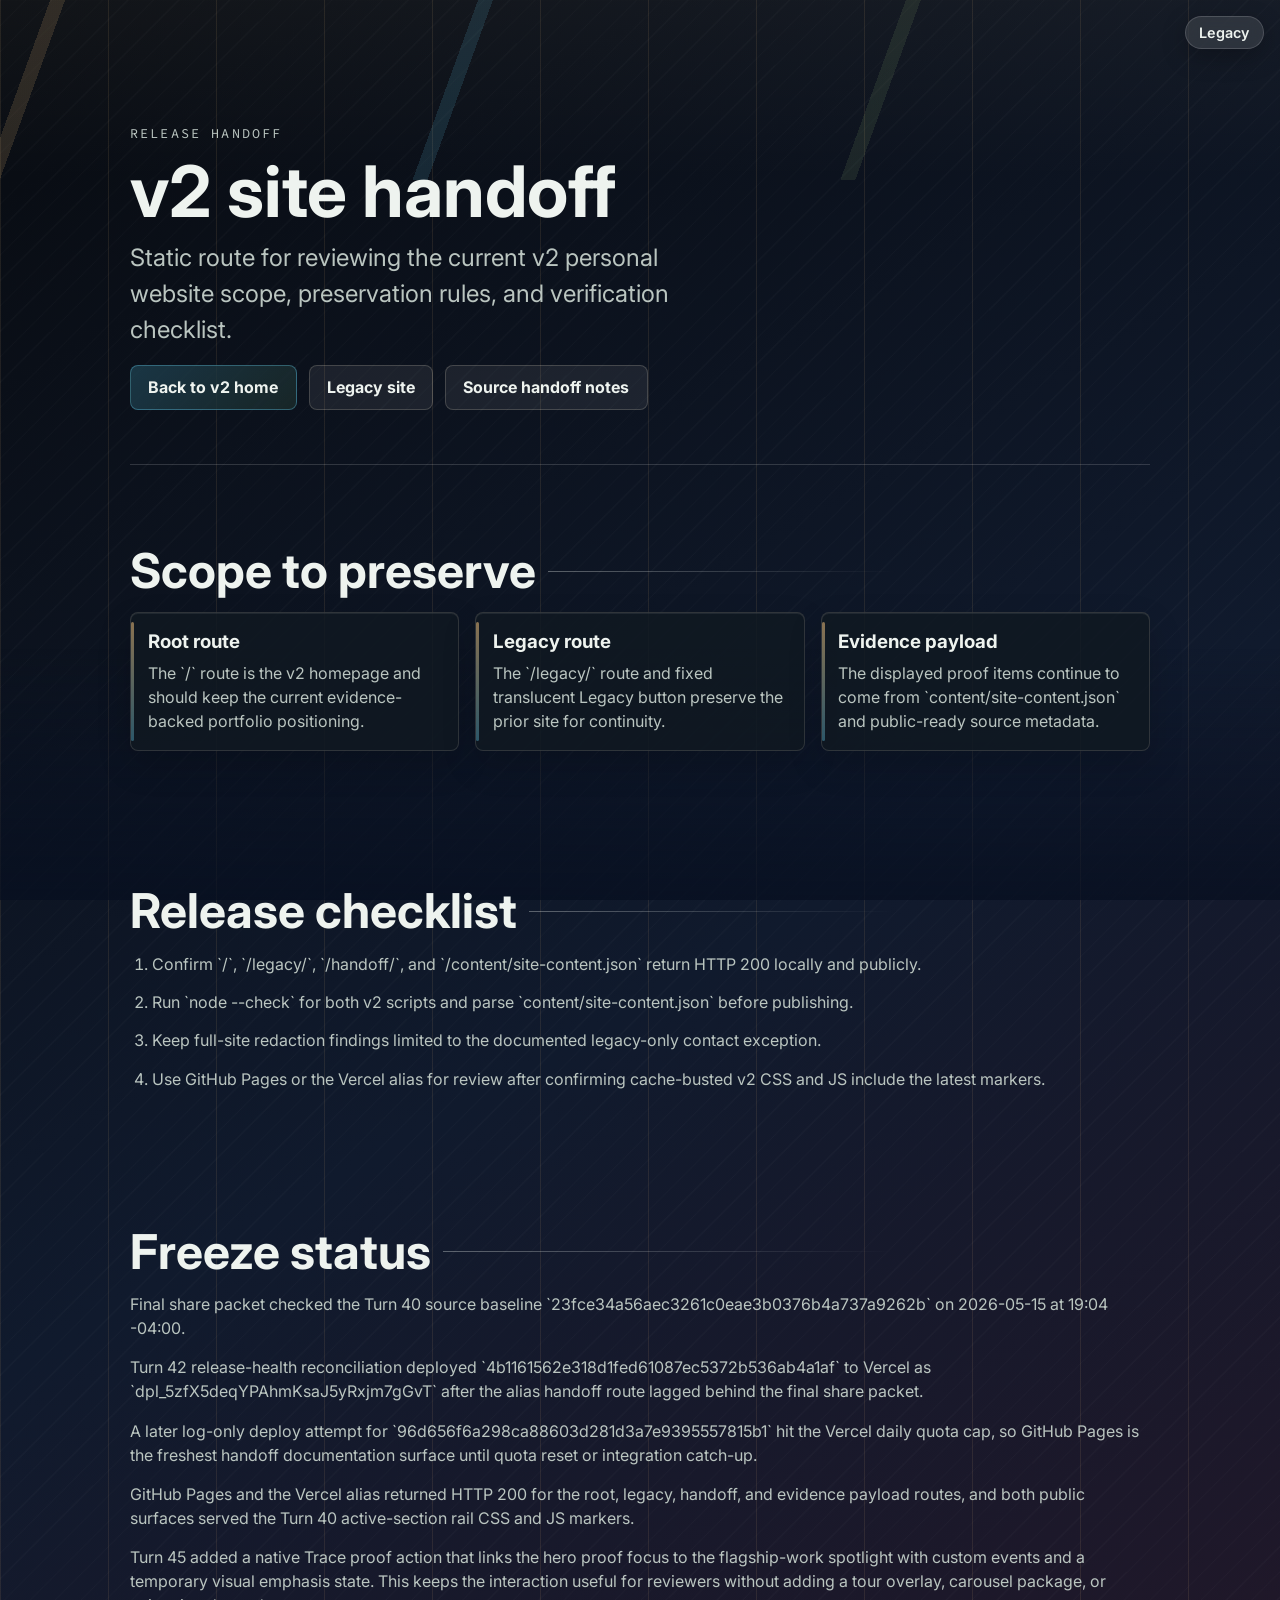
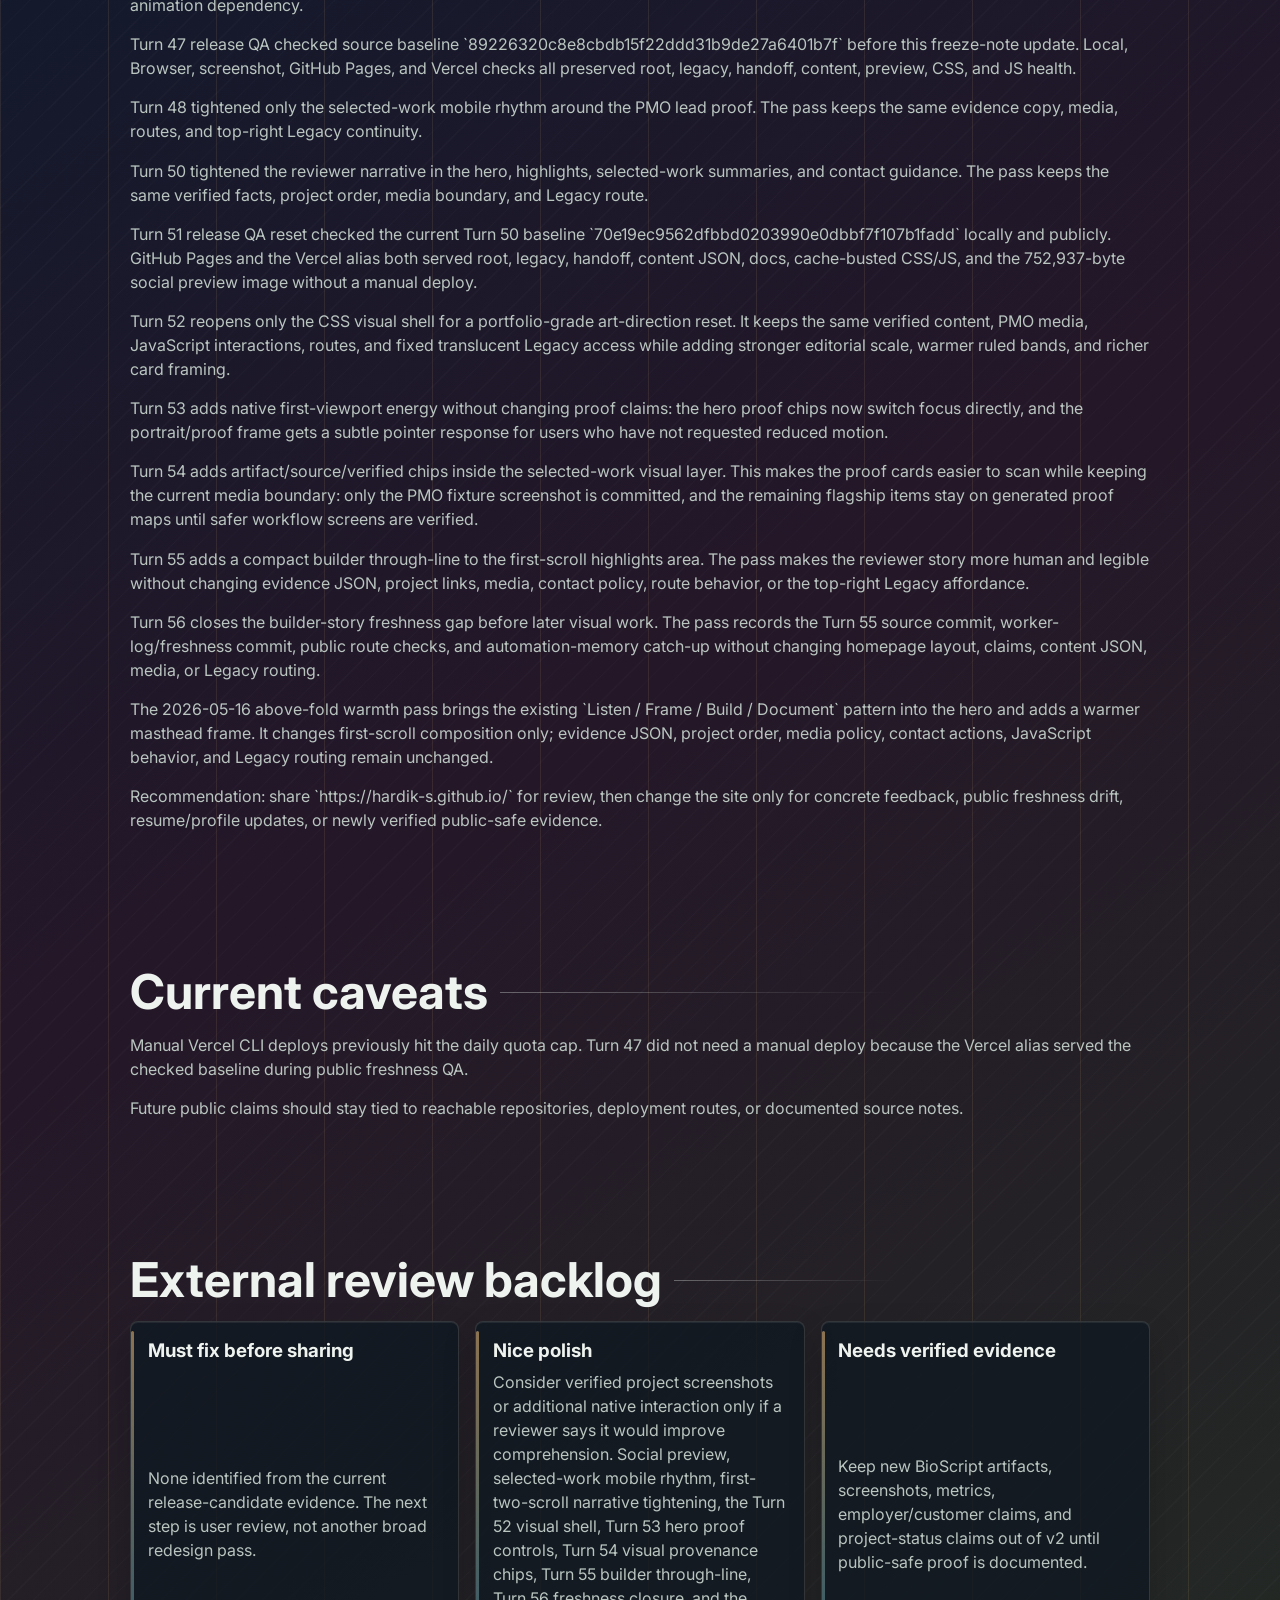
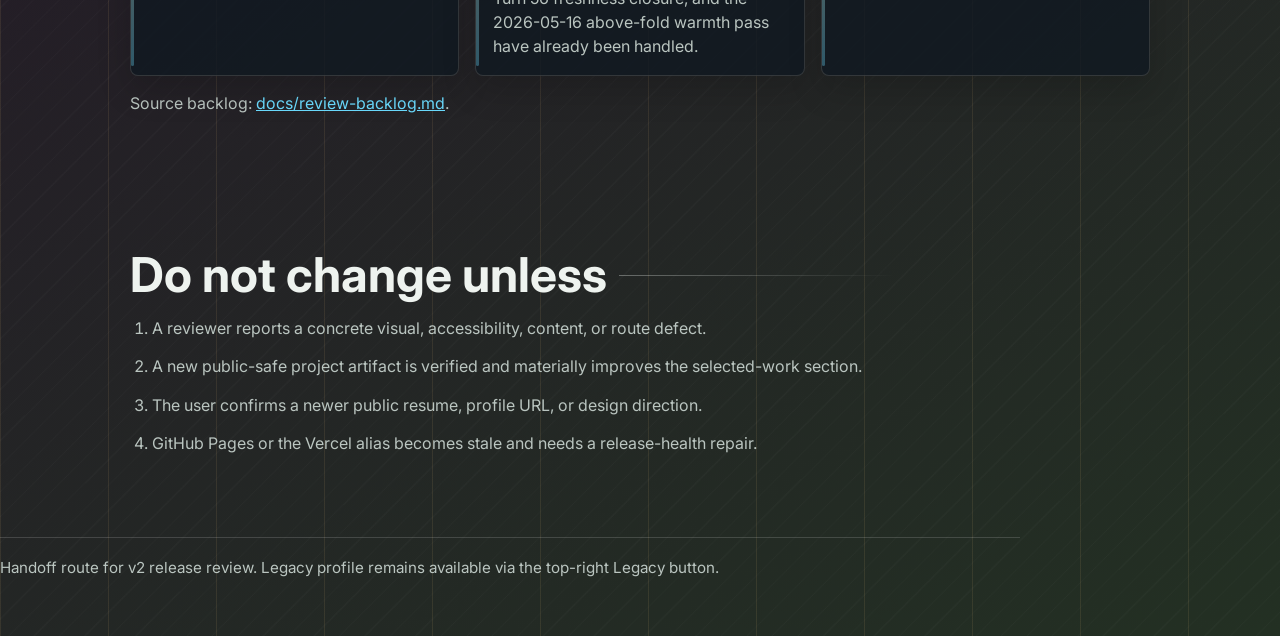
==== commit 6d76522f: "Add above-fold warmth pass" ====
--- a/handoff/index.html
+++ b/handoff/index.html
@@ -104,6 +104,9 @@
         Turn 56 closes the builder-story freshness gap before later visual work. The pass records the Turn 55 source commit, worker-log/freshness commit, public route checks, and automation-memory catch-up without changing homepage layout, claims, content JSON, media, or Legacy routing.
       </p>
       <p class="section-note">
+        The 2026-05-16 above-fold warmth pass brings the existing `Listen / Frame / Build / Document` pattern into the hero and adds a warmer masthead frame. It changes first-scroll composition only; evidence JSON, project order, media policy, contact actions, JavaScript behavior, and Legacy routing remain unchanged.
+      </p>
+      <p class="section-note">
         Recommendation: share `https://hardik-s.github.io/` for review, then change the site only for concrete feedback, public freshness drift, resume/profile updates, or newly verified public-safe evidence.
       </p>
     </section>
@@ -127,7 +130,7 @@
         </article>
         <article class="card">
           <h3>Nice polish</h3>
-          <p>Consider verified project screenshots or additional native interaction only if a reviewer says it would improve comprehension. Social preview, selected-work mobile rhythm, first-two-scroll narrative tightening, the Turn 52 visual shell, Turn 53 hero proof controls, Turn 54 visual provenance chips, Turn 55 builder through-line, and Turn 56 freshness closure have already been handled.</p>
+          <p>Consider verified project screenshots or additional native interaction only if a reviewer says it would improve comprehension. Social preview, selected-work mobile rhythm, first-two-scroll narrative tightening, the Turn 52 visual shell, Turn 53 hero proof controls, Turn 54 visual provenance chips, Turn 55 builder through-line, Turn 56 freshness closure, and the 2026-05-16 above-fold warmth pass have already been handled.</p>
         </article>
         <article class="card">
           <h3>Needs verified evidence</h3>
--- a/css/v2.css
+++ b/css/v2.css
@@ -99,16 +99,19 @@
   align-items: center;
   gap: clamp(1.4rem, 4vw, 3.2rem);
   border-bottom: 1px solid var(--line);
+  border-top: 1px solid rgba(248, 235, 208, 0.12);
 }
 
 .hero::before {
   content: "";
   position: absolute;
-  inset: 1rem auto 1.2rem -1.8rem;
-  width: 0.26rem;
-  border-radius: 999px;
-  background: linear-gradient(180deg, var(--accent-warm), var(--accent), var(--accent-rose));
-  box-shadow: 0 0 0 1px rgba(238, 243, 239, 0.08);
+  inset: 0 -2vw 0 -2vw;
+  z-index: -1;
+  border-radius: 0.6rem;
+  background:
+    linear-gradient(90deg, rgba(242, 193, 123, 0.32) 0 0.26rem, transparent 0.26rem),
+    linear-gradient(135deg, rgba(248, 235, 208, 0.055), rgba(107, 220, 255, 0.025) 38%, rgba(224, 142, 154, 0.04));
+  box-shadow: inset 0 1px 0 rgba(238, 243, 239, 0.08);
 }
 
 .hero::after {
@@ -313,6 +316,36 @@
   max-width: 49ch;
 }
 
+.hero-method {
+  /* This repeats the Turn 55 working pattern in the hero without adding a new proof claim. */
+  width: min(100%, 45rem);
+  display: grid;
+  grid-template-columns: repeat(2, minmax(0, 1fr));
+  gap: 0.45rem;
+  margin-top: 0.18rem;
+}
+
+.hero-method span {
+  min-width: 0;
+  padding: 0.44rem 0.58rem;
+  border: 1px solid rgba(248, 235, 208, 0.16);
+  border-radius: 0.45rem;
+  color: rgba(231, 237, 249, 0.78);
+  background: rgba(7, 16, 15, 0.4);
+  font-size: 0.78rem;
+  line-height: 1.35;
+}
+
+.hero-method strong {
+  display: block;
+  margin-bottom: 0.08rem;
+  color: var(--accent-warm);
+  font-family: "Source Code Pro", ui-monospace, Menlo, Consolas, monospace;
+  font-size: 0.7rem;
+  letter-spacing: 0.08em;
+  text-transform: uppercase;
+}
+
 .hero-portrait {
   grid-area: portrait;
   position: relative;
@@ -1347,6 +1380,10 @@
     padding: 0.75rem 0 1rem;
   }
 
+  .hero::before {
+    inset: -0.45rem -3vw -0.25rem -3vw;
+  }
+
   .hero::after {
     display: none;
   }
@@ -1375,6 +1412,16 @@
   .hero-support {
     font-size: 0.96rem;
     line-height: 1.55;
+  }
+
+  .hero-method {
+    grid-template-columns: repeat(2, minmax(0, 1fr));
+    gap: 0.38rem;
+  }
+
+  .hero-method span {
+    padding: 0.4rem 0.48rem;
+    font-size: 0.74rem;
   }
 
   .hero-focus-panel {
@@ -1455,6 +1502,19 @@
     display: none;
   }
 
+  .hero-method {
+    grid-template-columns: repeat(2, minmax(0, 1fr));
+  }
+
+  .hero-method span {
+    padding: 0.34rem 0.42rem;
+    font-size: 0.68rem;
+  }
+
+  .hero-method strong {
+    font-size: 0.64rem;
+  }
+
   .hero-copy {
     gap: 0.72rem;
   }
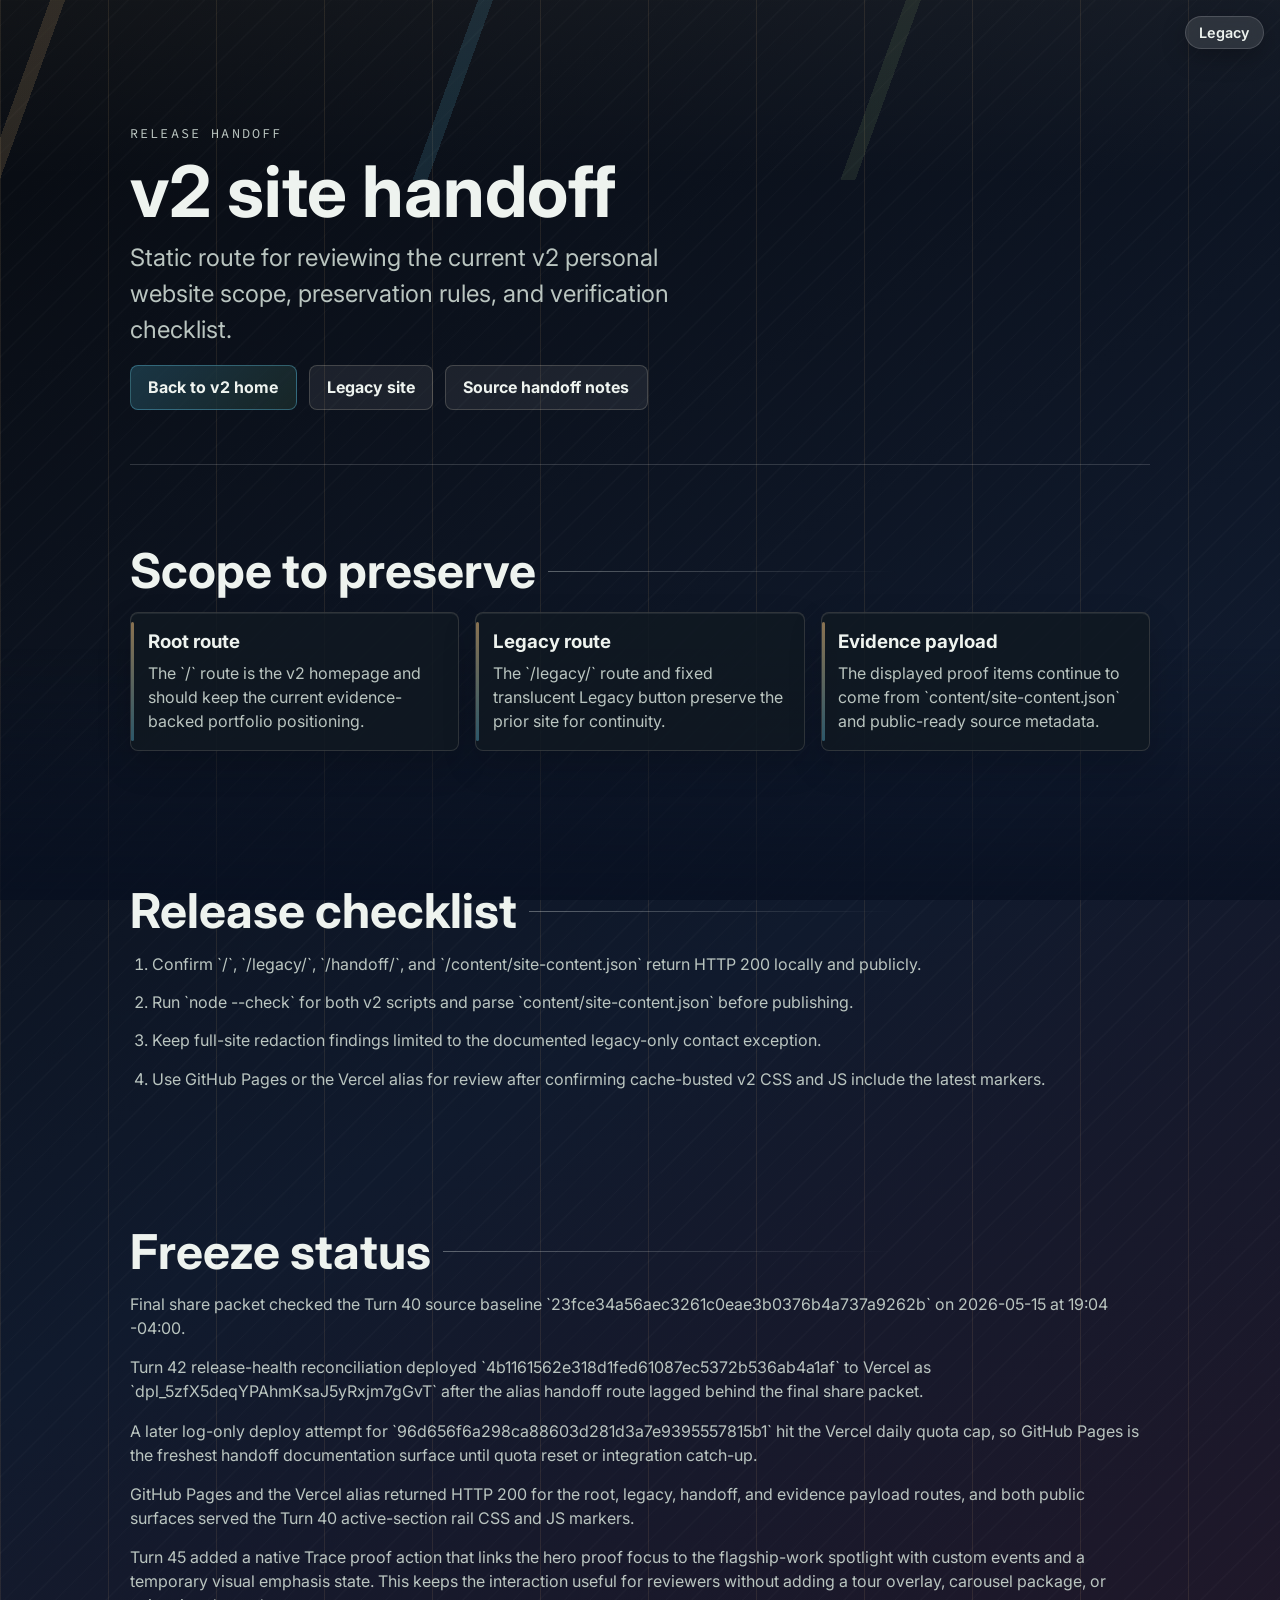
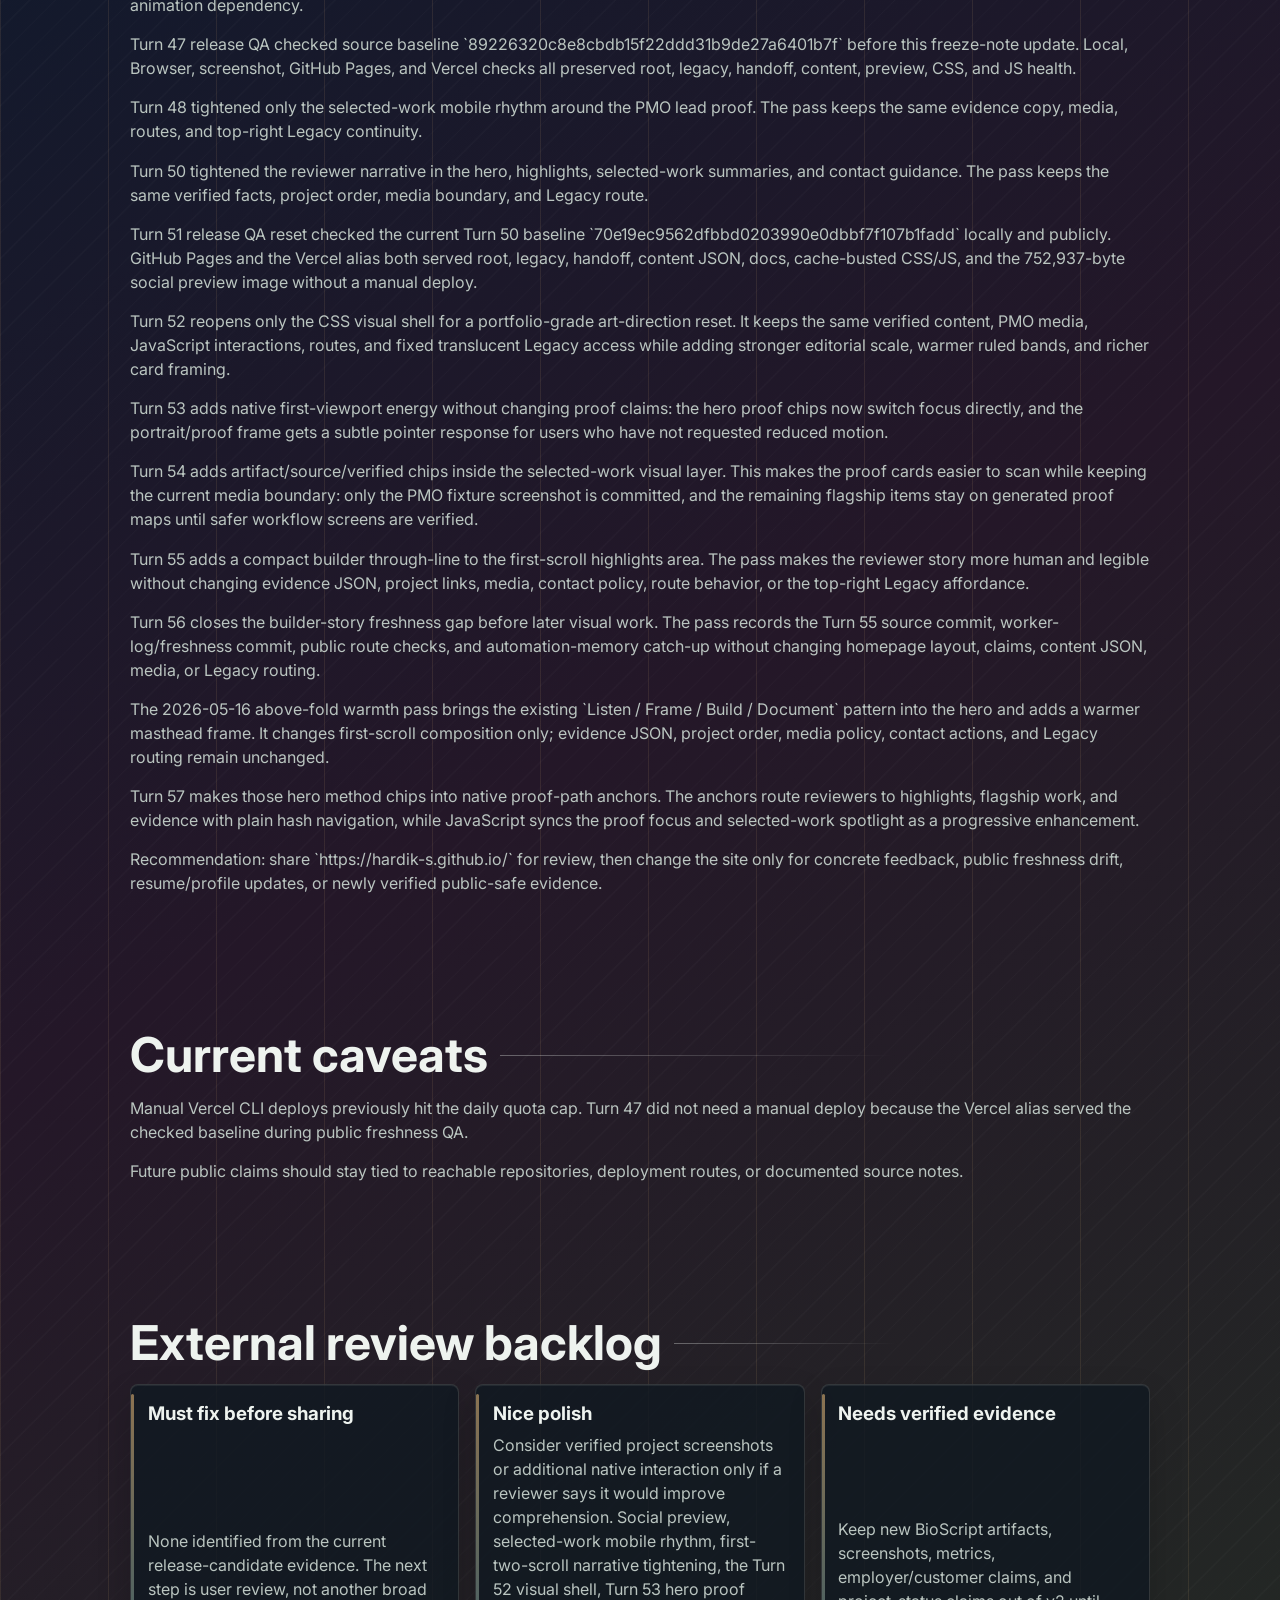
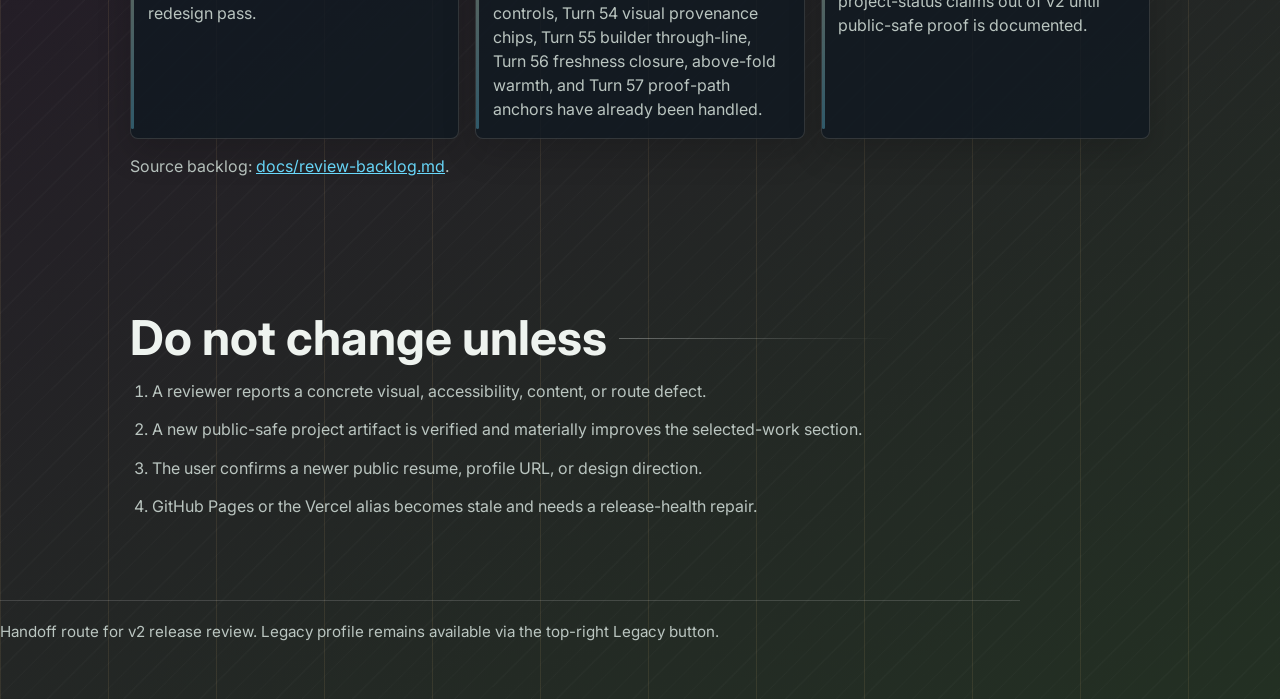
==== commit 7900fc14: "Add hero proof path interaction Turn the existing Listen/Frame/Build/Document hero method chips into" ====
--- a/handoff/index.html
+++ b/handoff/index.html
@@ -104,7 +104,10 @@
         Turn 56 closes the builder-story freshness gap before later visual work. The pass records the Turn 55 source commit, worker-log/freshness commit, public route checks, and automation-memory catch-up without changing homepage layout, claims, content JSON, media, or Legacy routing.
       </p>
       <p class="section-note">
-        The 2026-05-16 above-fold warmth pass brings the existing `Listen / Frame / Build / Document` pattern into the hero and adds a warmer masthead frame. It changes first-scroll composition only; evidence JSON, project order, media policy, contact actions, JavaScript behavior, and Legacy routing remain unchanged.
+        The 2026-05-16 above-fold warmth pass brings the existing `Listen / Frame / Build / Document` pattern into the hero and adds a warmer masthead frame. It changes first-scroll composition only; evidence JSON, project order, media policy, contact actions, and Legacy routing remain unchanged.
+      </p>
+      <p class="section-note">
+        Turn 57 makes those hero method chips into native proof-path anchors. The anchors route reviewers to highlights, flagship work, and evidence with plain hash navigation, while JavaScript syncs the proof focus and selected-work spotlight as a progressive enhancement.
       </p>
       <p class="section-note">
         Recommendation: share `https://hardik-s.github.io/` for review, then change the site only for concrete feedback, public freshness drift, resume/profile updates, or newly verified public-safe evidence.
@@ -130,7 +133,7 @@
         </article>
         <article class="card">
           <h3>Nice polish</h3>
-          <p>Consider verified project screenshots or additional native interaction only if a reviewer says it would improve comprehension. Social preview, selected-work mobile rhythm, first-two-scroll narrative tightening, the Turn 52 visual shell, Turn 53 hero proof controls, Turn 54 visual provenance chips, Turn 55 builder through-line, Turn 56 freshness closure, and the 2026-05-16 above-fold warmth pass have already been handled.</p>
+          <p>Consider verified project screenshots or additional native interaction only if a reviewer says it would improve comprehension. Social preview, selected-work mobile rhythm, first-two-scroll narrative tightening, the Turn 52 visual shell, Turn 53 hero proof controls, Turn 54 visual provenance chips, Turn 55 builder through-line, Turn 56 freshness closure, above-fold warmth, and Turn 57 proof-path anchors have already been handled.</p>
         </article>
         <article class="card">
           <h3>Needs verified evidence</h3>
--- a/css/v2.css
+++ b/css/v2.css
@@ -325,7 +325,7 @@
   margin-top: 0.18rem;
 }
 
-.hero-method span {
+.hero-method a {
   min-width: 0;
   padding: 0.44rem 0.58rem;
   border: 1px solid rgba(248, 235, 208, 0.16);
@@ -334,6 +334,33 @@
   background: rgba(7, 16, 15, 0.4);
   font-size: 0.78rem;
   line-height: 1.35;
+  text-decoration: none;
+  transition:
+    border-color 180ms ease,
+    background 180ms ease,
+    color 180ms ease,
+    transform 180ms ease;
+}
+
+.hero-method a:hover,
+.hero-method a:focus-visible,
+.hero-method a.is-active {
+  border-color: rgba(244, 184, 106, 0.64);
+  color: rgba(238, 243, 239, 0.96);
+  background:
+    linear-gradient(135deg, rgba(244, 184, 106, 0.14), rgba(107, 220, 255, 0.08)),
+    rgba(7, 16, 15, 0.7);
+}
+
+.hero-method a:hover,
+.hero-method a:focus-visible {
+  transform: translateY(-1px);
+}
+
+.hero-method a.is-active {
+  box-shadow:
+    inset 0 1px 0 rgba(255, 255, 255, 0.12),
+    0 0 0 2px rgba(244, 184, 106, 0.08);
 }
 
 .hero-method strong {
@@ -1419,7 +1446,7 @@
     gap: 0.38rem;
   }
 
-  .hero-method span {
+  .hero-method a {
     padding: 0.4rem 0.48rem;
     font-size: 0.74rem;
   }
@@ -1506,7 +1533,7 @@
     grid-template-columns: repeat(2, minmax(0, 1fr));
   }
 
-  .hero-method span {
+  .hero-method a {
     padding: 0.34rem 0.42rem;
     font-size: 0.68rem;
   }
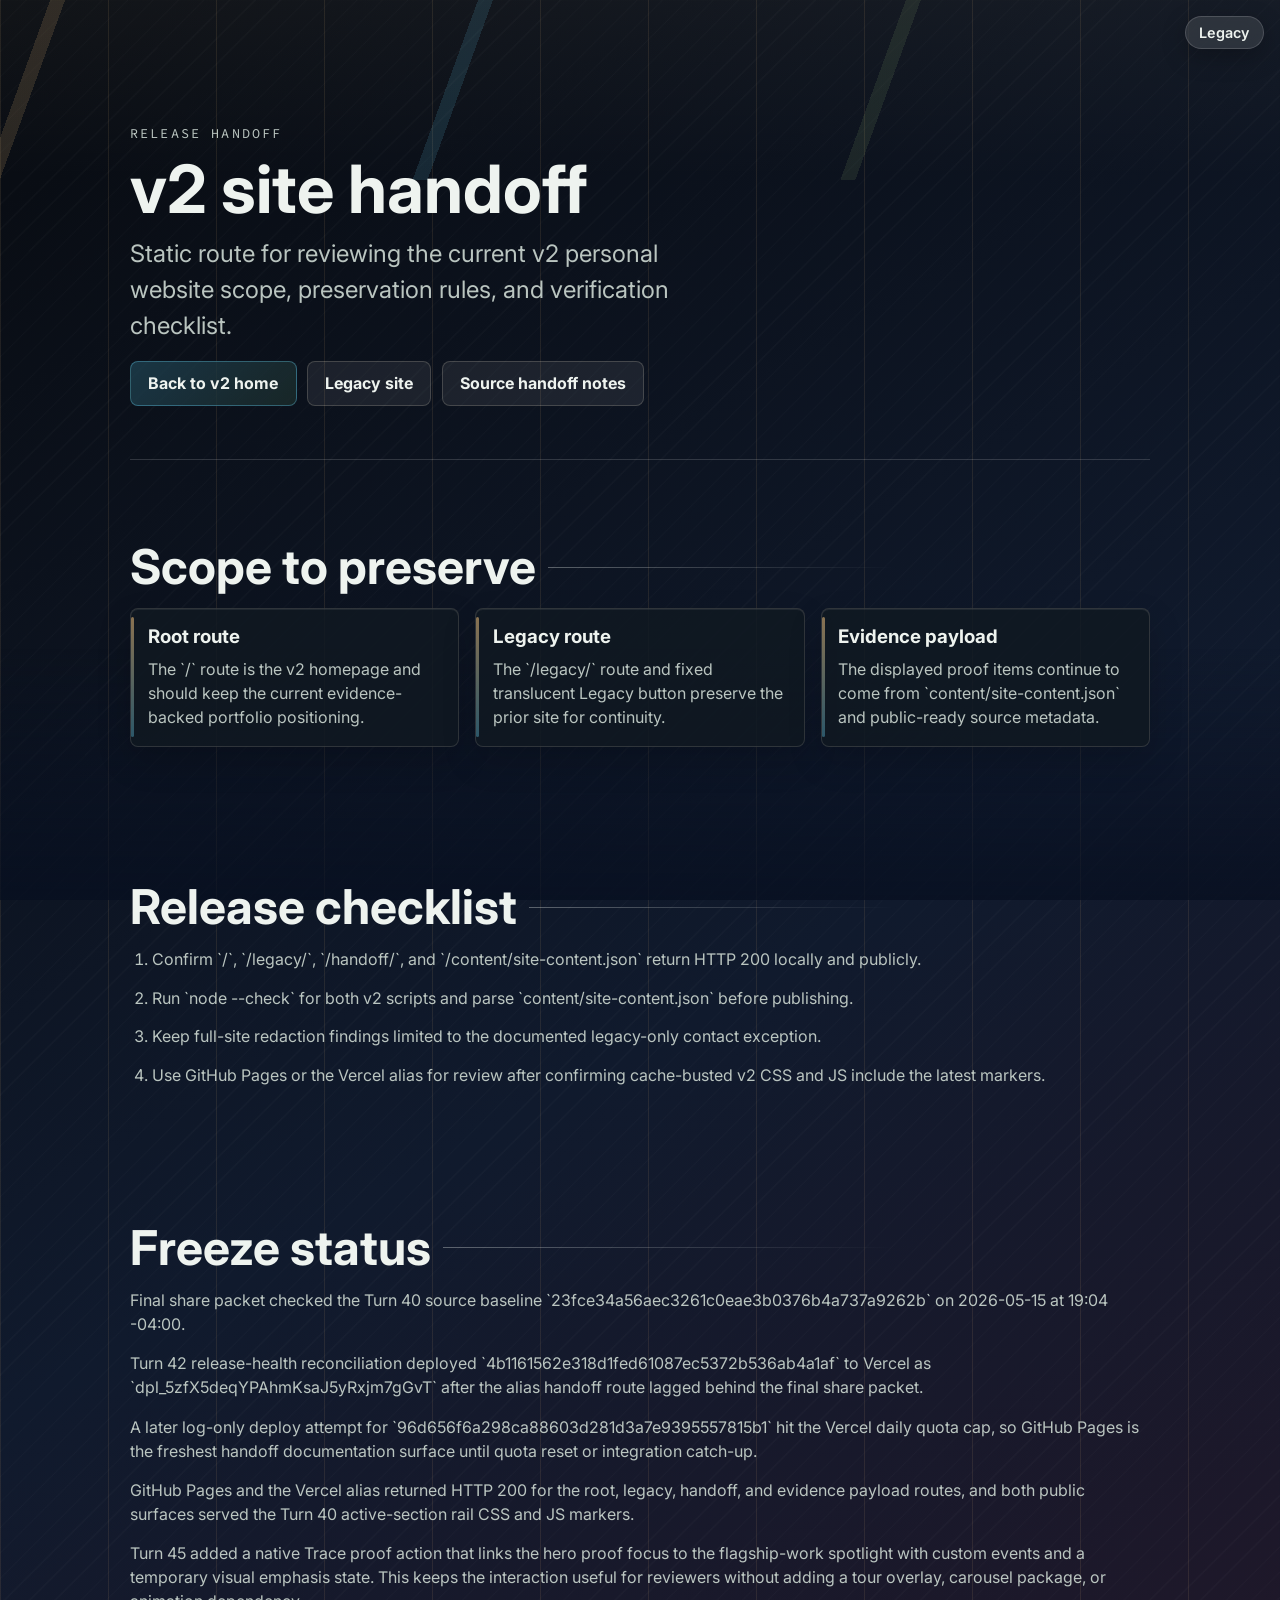
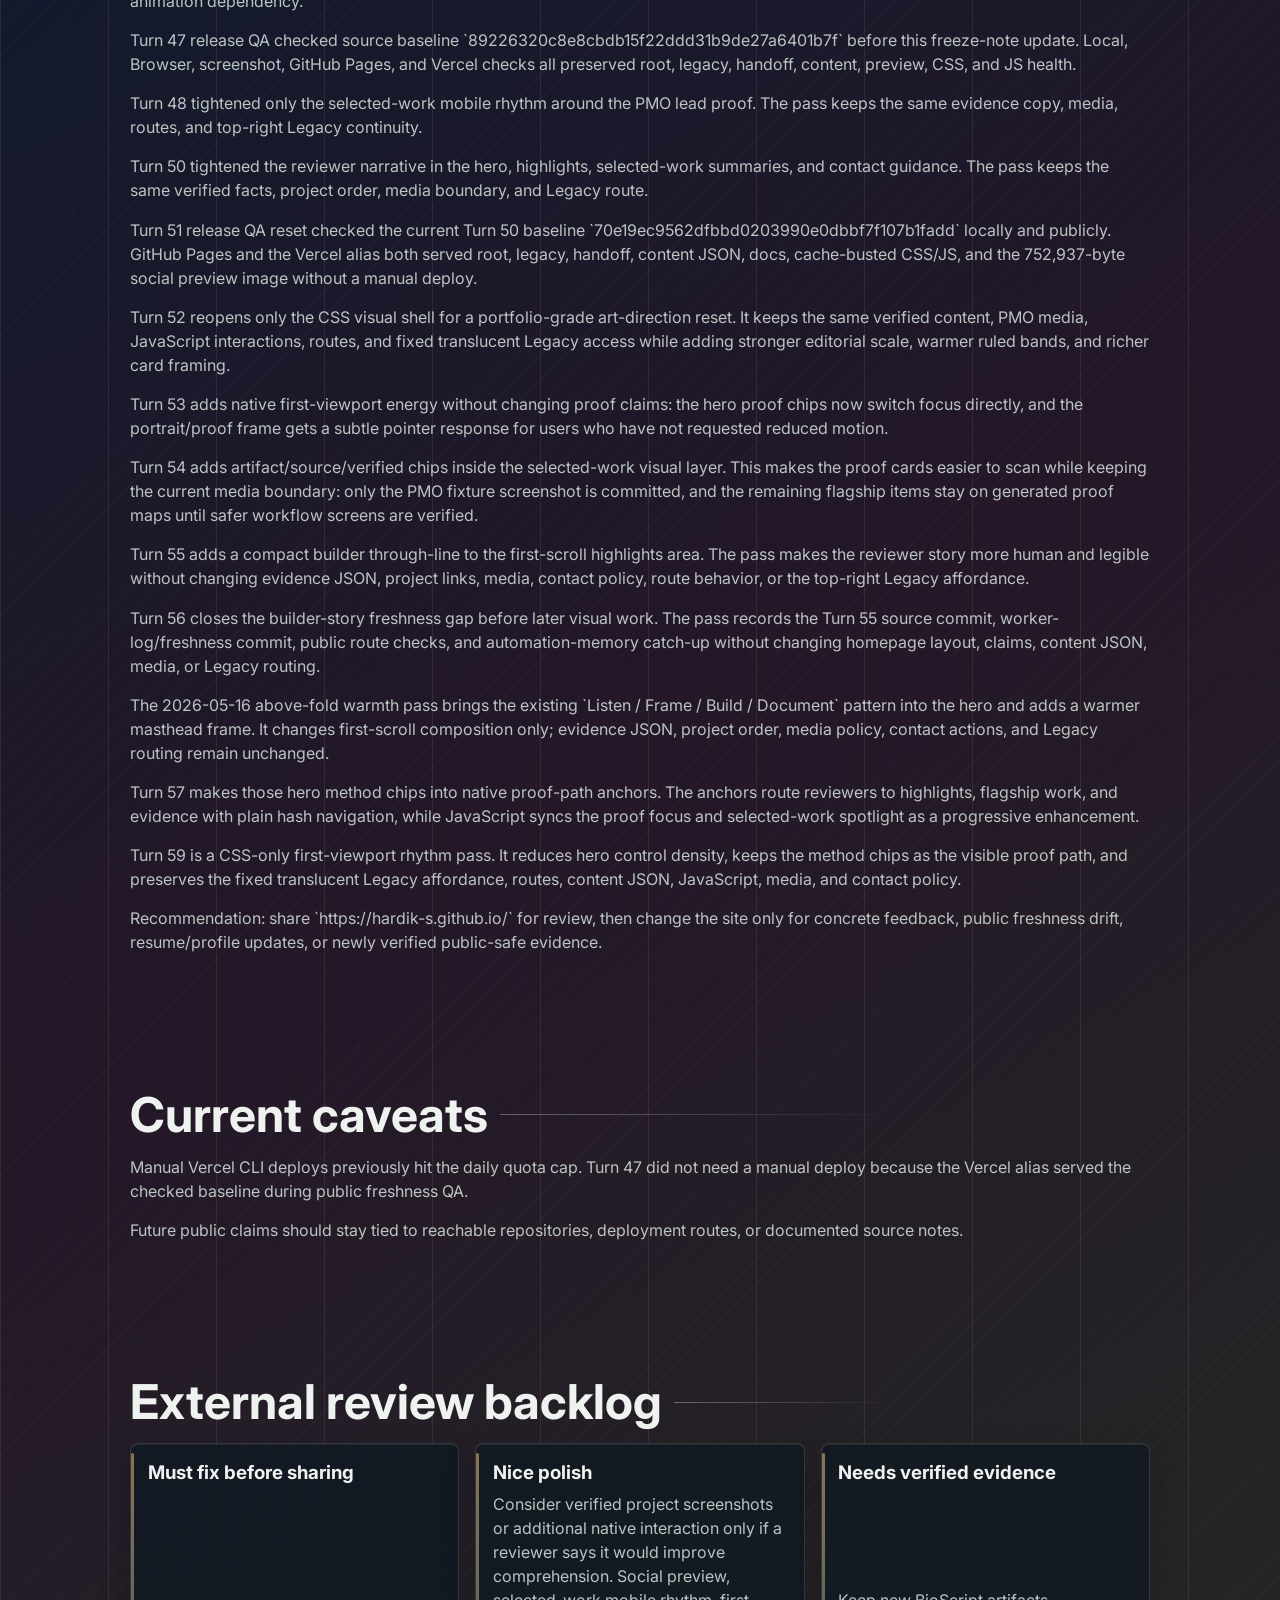
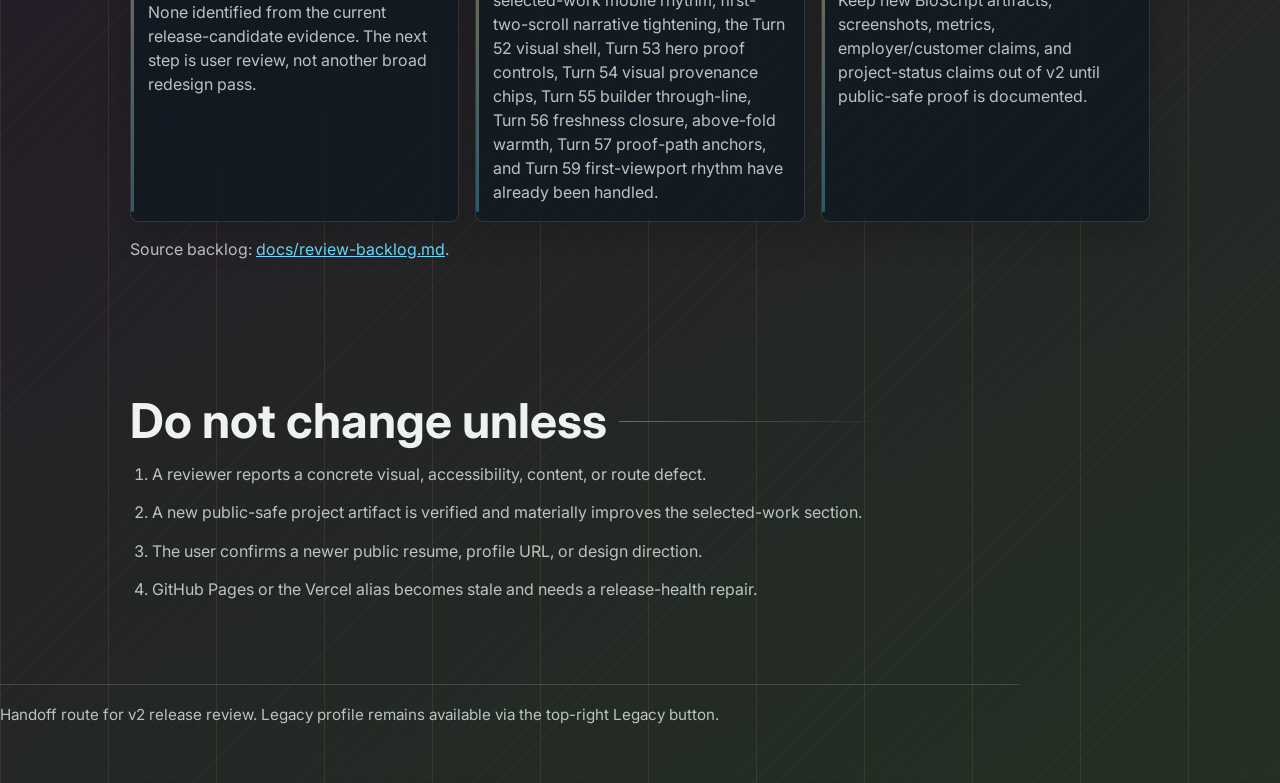
==== commit 9cc32c03: "Tighten first viewport rhythm" ====
--- a/handoff/index.html
+++ b/handoff/index.html
@@ -110,6 +110,9 @@
         Turn 57 makes those hero method chips into native proof-path anchors. The anchors route reviewers to highlights, flagship work, and evidence with plain hash navigation, while JavaScript syncs the proof focus and selected-work spotlight as a progressive enhancement.
       </p>
       <p class="section-note">
+        Turn 59 is a CSS-only first-viewport rhythm pass. It reduces hero control density, keeps the method chips as the visible proof path, and preserves the fixed translucent Legacy affordance, routes, content JSON, JavaScript, media, and contact policy.
+      </p>
+      <p class="section-note">
         Recommendation: share `https://hardik-s.github.io/` for review, then change the site only for concrete feedback, public freshness drift, resume/profile updates, or newly verified public-safe evidence.
       </p>
     </section>
@@ -133,7 +136,7 @@
         </article>
         <article class="card">
           <h3>Nice polish</h3>
-          <p>Consider verified project screenshots or additional native interaction only if a reviewer says it would improve comprehension. Social preview, selected-work mobile rhythm, first-two-scroll narrative tightening, the Turn 52 visual shell, Turn 53 hero proof controls, Turn 54 visual provenance chips, Turn 55 builder through-line, Turn 56 freshness closure, above-fold warmth, and Turn 57 proof-path anchors have already been handled.</p>
+          <p>Consider verified project screenshots or additional native interaction only if a reviewer says it would improve comprehension. Social preview, selected-work mobile rhythm, first-two-scroll narrative tightening, the Turn 52 visual shell, Turn 53 hero proof controls, Turn 54 visual provenance chips, Turn 55 builder through-line, Turn 56 freshness closure, above-fold warmth, Turn 57 proof-path anchors, and Turn 59 first-viewport rhythm have already been handled.</p>
         </article>
         <article class="card">
           <h3>Needs verified evidence</h3>
--- a/css/v2.css
+++ b/css/v2.css
@@ -89,8 +89,8 @@
 
 .hero {
   position: relative;
-  min-height: min(520px, calc(100svh - 17rem));
-  padding: clamp(1.45rem, 3.2vw, 2.35rem) 0 clamp(1.2rem, 2.25vw, 1.75rem);
+  min-height: min(470px, calc(100svh - 14rem));
+  padding: clamp(1.25rem, 2.8vw, 2rem) 0 clamp(1rem, 2vw, 1.45rem);
   display: grid;
   grid-template-columns: minmax(0, 1.02fr) minmax(300px, 0.78fr);
   grid-template-areas:
@@ -153,7 +153,7 @@
   grid-area: copy;
   display: grid;
   align-content: center;
-  gap: 0.84rem;
+  gap: 0.76rem;
 }
 
 .hero-copy h1 {
@@ -174,7 +174,7 @@
   grid-area: actions;
   display: grid;
   align-content: start;
-  gap: 0.68rem;
+  gap: 0.62rem;
 }
 
 .hero .hero-links a,
@@ -187,7 +187,8 @@
 
 .hero-proof-strip {
   margin-top: 0.08rem;
-  display: flex;
+  /* Turn 59 keeps the first viewport calmer now that the method chips carry the direct proof path. */
+  display: none;
 }
 
 .hero-focus-panel {
@@ -196,7 +197,7 @@
   grid-template-columns: minmax(0, 1fr) auto;
   align-items: center;
   gap: 0.55rem 0.85rem;
-  padding: 0.68rem 0.76rem;
+  padding: 0.62rem 0.7rem;
   border: 1px solid rgba(231, 237, 249, 0.22);
   border-radius: 0.5rem;
   background:
@@ -293,7 +294,7 @@
 h1 {
   margin: 0;
   line-height: 0.92;
-  font-size: clamp(3.2rem, 5.55vw, 4.95rem);
+  font-size: clamp(3rem, 5.2vw, 4.6rem);
   letter-spacing: 0;
   text-wrap: balance;
 }
@@ -380,7 +381,7 @@
   width: min(390px, 100%);
   margin: 0;
   display: grid;
-  gap: 0.75rem;
+  gap: 0.62rem;
 }
 
 .hero-portrait::before {
@@ -398,7 +399,7 @@
 
 .hero-portrait img {
   width: 100%;
-  height: clamp(20rem, 40vw, 25rem);
+  height: clamp(17rem, 32vw, 21.5rem);
   aspect-ratio: 4 / 5;
   object-fit: cover;
   object-position: 50% 42%;
@@ -436,7 +437,7 @@
 
 .hero-links {
   display: flex;
-  gap: 0.75rem;
+  gap: 0.65rem;
   flex-wrap: wrap;
   margin-top: 0.12rem;
 }
@@ -476,7 +477,7 @@
   display: flex;
   gap: 0.4rem;
   overflow-x: auto;
-  padding: 0.72rem 0 1.08rem;
+  padding: 0.58rem 0 0.92rem;
   border-bottom: 1px solid var(--line);
   scrollbar-width: thin;
 }
@@ -1387,8 +1388,8 @@
 
 @media (max-width: 700px) {
   .site-shell {
-    padding-top: 3.9rem;
-    gap: 1.2rem;
+    padding-top: 3.35rem;
+    gap: 1rem;
   }
 
   .legacy-pill {
@@ -1403,8 +1404,8 @@
       "copy"
       "portrait"
       "actions";
-    gap: 0.78rem;
-    padding: 0.75rem 0 1rem;
+    gap: 0.62rem;
+    padding: 0.55rem 0 0.78rem;
   }
 
   .hero::before {
@@ -1416,7 +1417,7 @@
   }
 
   .hero-actions-panel {
-    gap: 0.7rem;
+    gap: 0.58rem;
   }
 
   .hero-links {
@@ -1433,7 +1434,8 @@
   }
 
   .hero-lede {
-    font-size: clamp(1.02rem, 4.8vw, 1.28rem);
+    font-size: clamp(1rem, 4.45vw, 1.2rem);
+    line-height: 1.26;
   }
 
   .hero-support {
@@ -1443,20 +1445,20 @@
 
   .hero-method {
     grid-template-columns: repeat(2, minmax(0, 1fr));
-    gap: 0.38rem;
+    gap: 0.32rem;
   }
 
   .hero-method a {
-    padding: 0.4rem 0.48rem;
-    font-size: 0.74rem;
+    padding: 0.34rem 0.44rem;
+    font-size: 0.72rem;
   }
 
   .hero-focus-panel {
     width: 100%;
     /* Keep the proof control compact on mobile so the first viewport still shows the primary actions. */
     grid-template-columns: minmax(0, 1fr) auto;
-    padding: 0.68rem;
-    gap: 0.42rem 0.62rem;
+    padding: 0.56rem 0.62rem;
+    gap: 0.36rem 0.5rem;
   }
 
   .focus-cycle-button {
@@ -1470,14 +1472,14 @@
   }
 
   .hero-portrait {
-    width: min(100%, 340px);
+    width: min(100%, 330px);
     justify-self: start;
     gap: 0;
   }
 
   .hero-portrait img {
-    height: clamp(10rem, 42vw, 12.5rem);
-    aspect-ratio: 16 / 7.4;
+    height: clamp(8.8rem, 37vw, 11.4rem);
+    aspect-ratio: 16 / 7.1;
     object-position: 50% 42%;
     box-shadow:
       0 22px 54px rgba(0, 0, 0, 0.36),
@@ -1543,18 +1545,17 @@
   }
 
   .hero-copy {
-    gap: 0.72rem;
+    gap: 0.58rem;
   }
 
   .hero-copy h1::after {
-    margin-top: 0.58rem;
+    margin-top: 0.48rem;
   }
 
   .hero-links a {
     flex: 1 1 0;
     min-width: 0;
-    padding-right: 0.55rem;
-    padding-left: 0.55rem;
+    padding: 0.58rem 0.5rem;
     text-align: center;
   }
 
@@ -1573,14 +1574,14 @@
   }
 
   .hero-focus-text {
-    font-size: 0.9rem;
-    line-height: 1.35;
+    font-size: 0.86rem;
+    line-height: 1.3;
   }
 
   .focus-cycle-button,
   .proof-journey-button {
-    padding: 0.46rem 0.6rem;
-    font-size: 0.8rem;
+    padding: 0.4rem 0.52rem;
+    font-size: 0.78rem;
   }
 
   .hero-proof-strip {
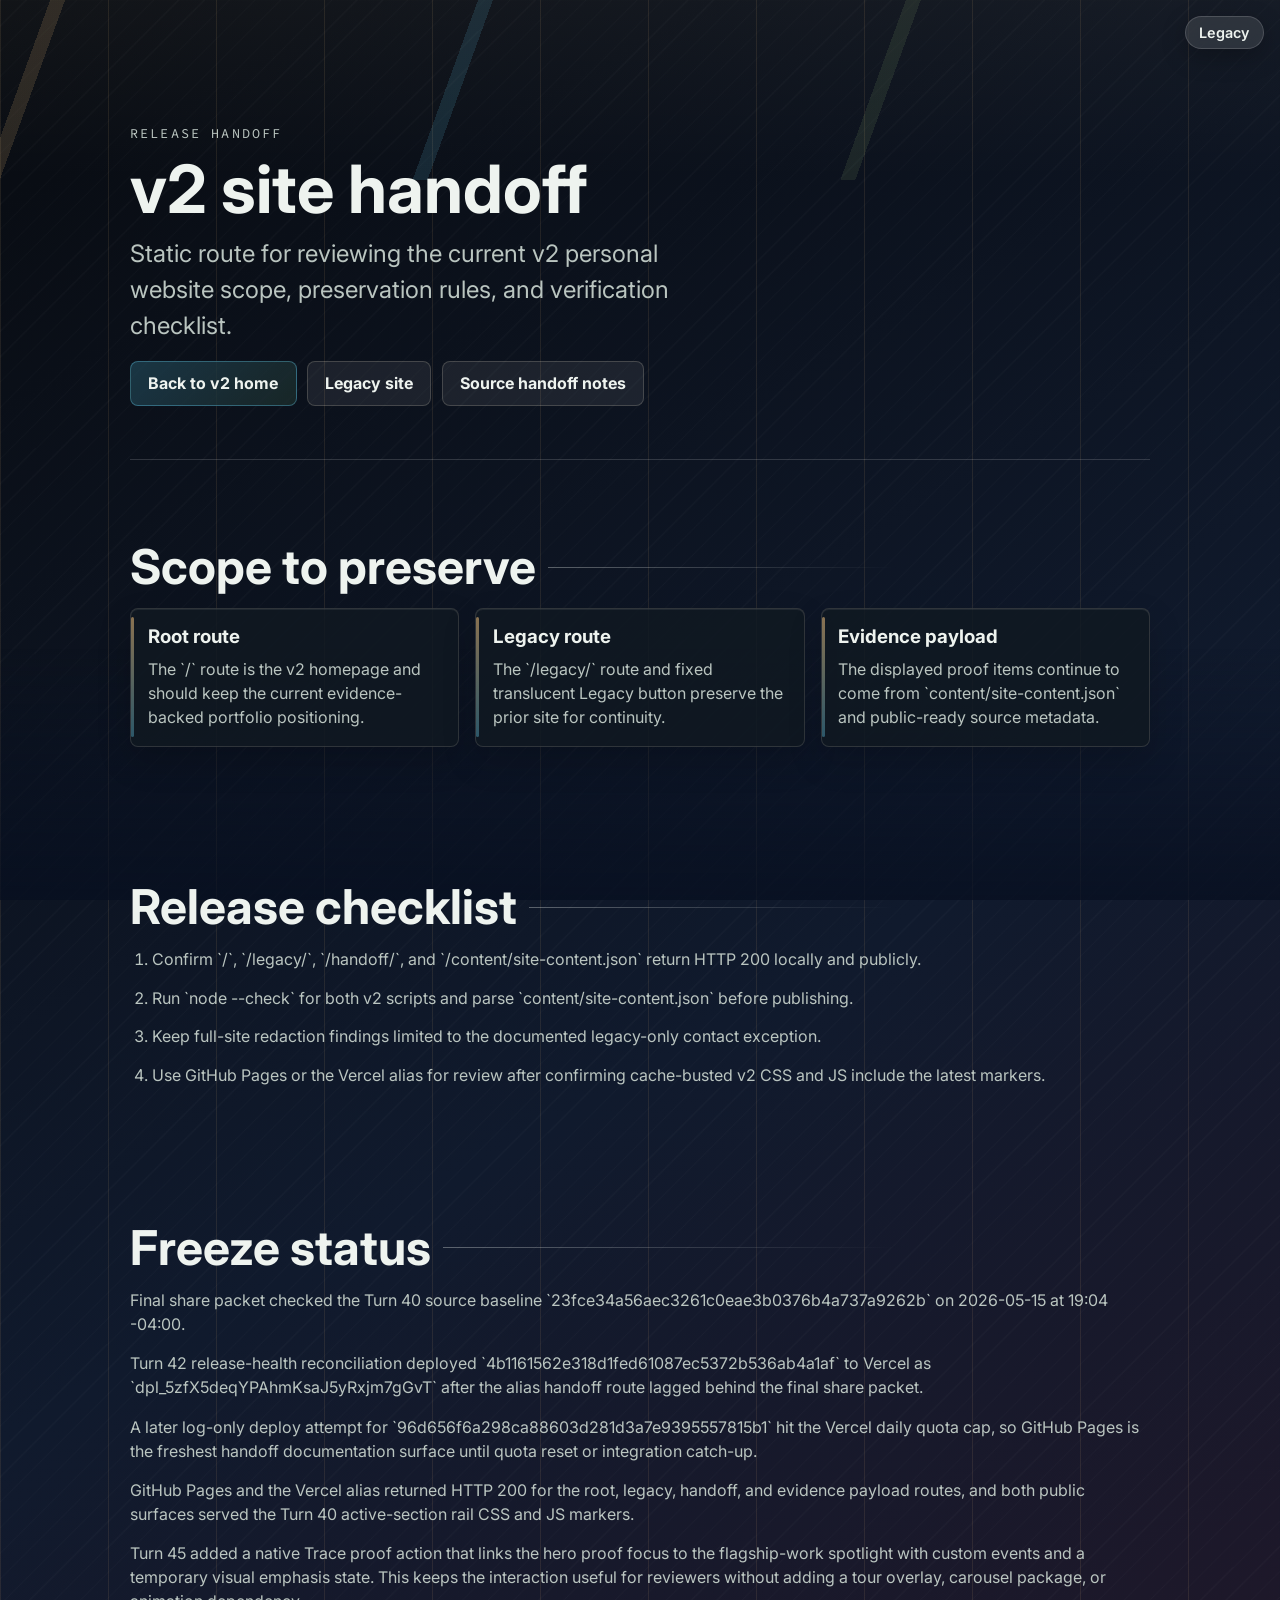
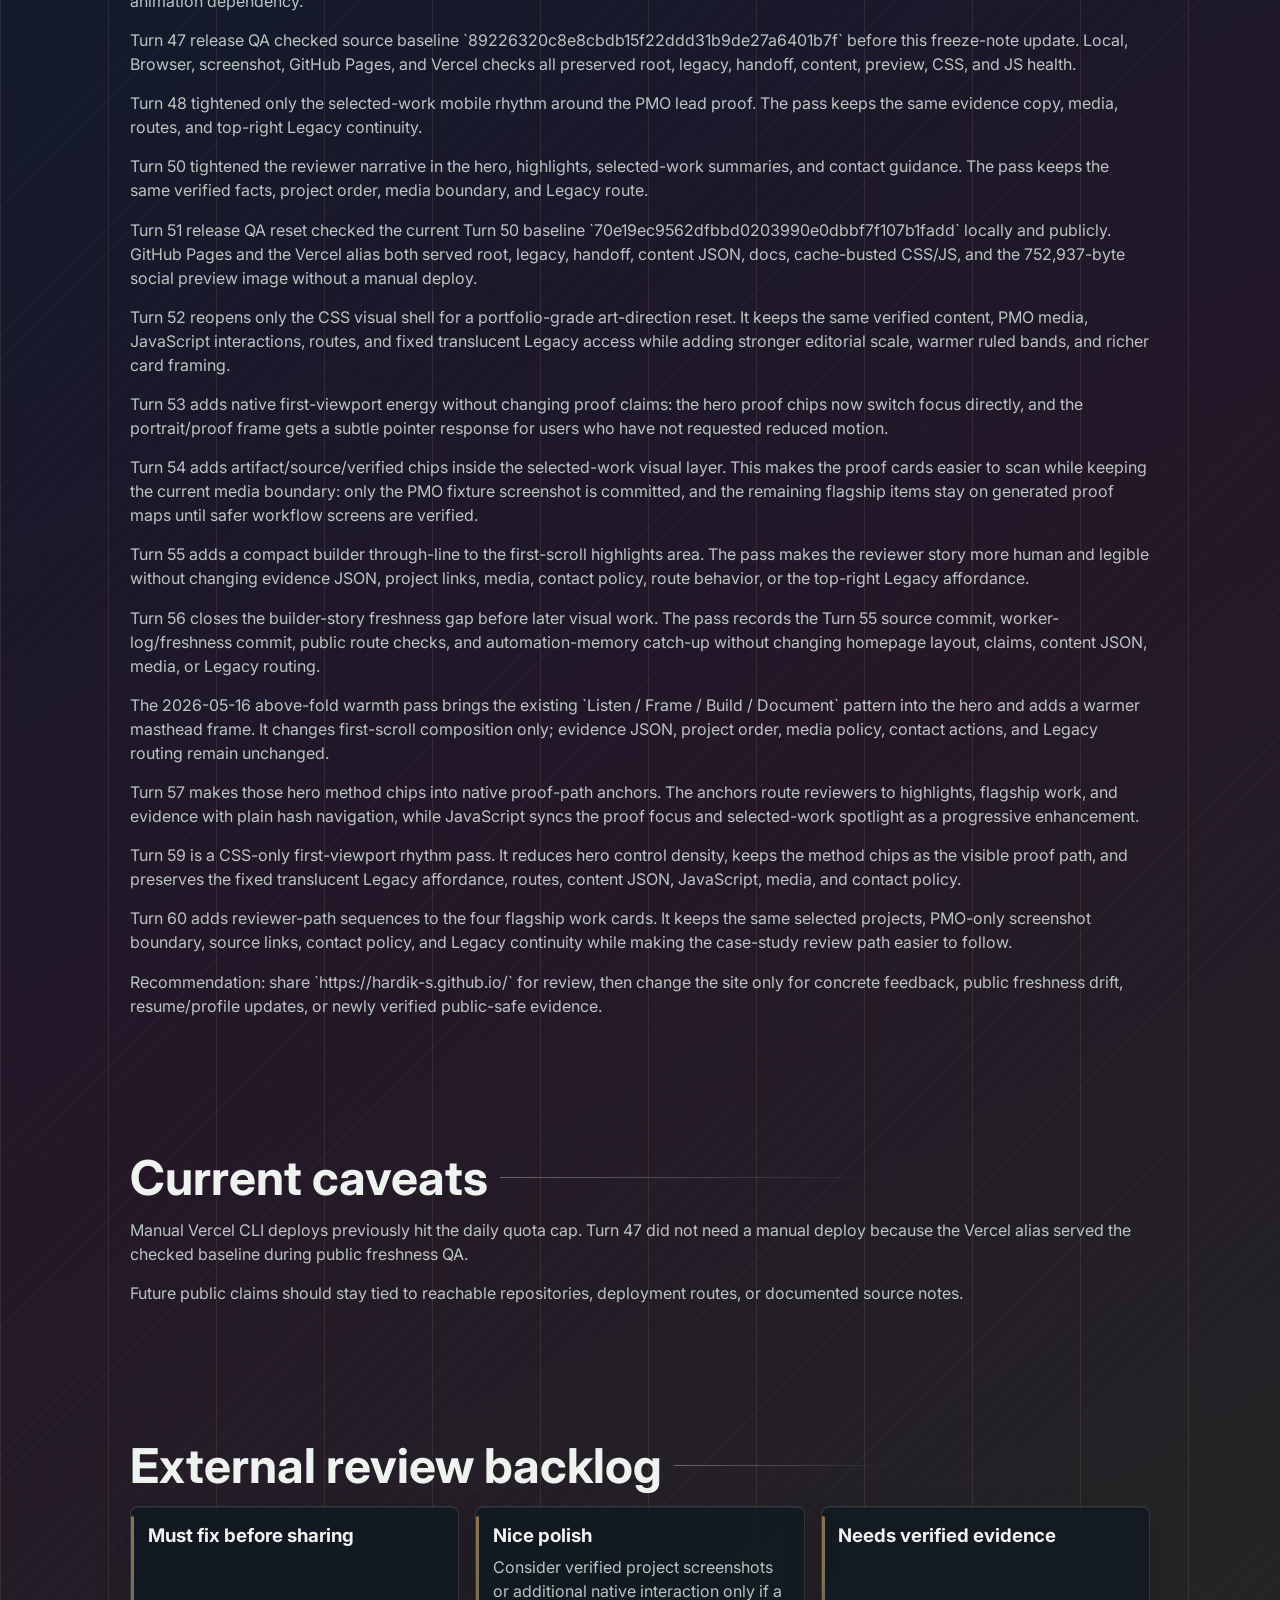
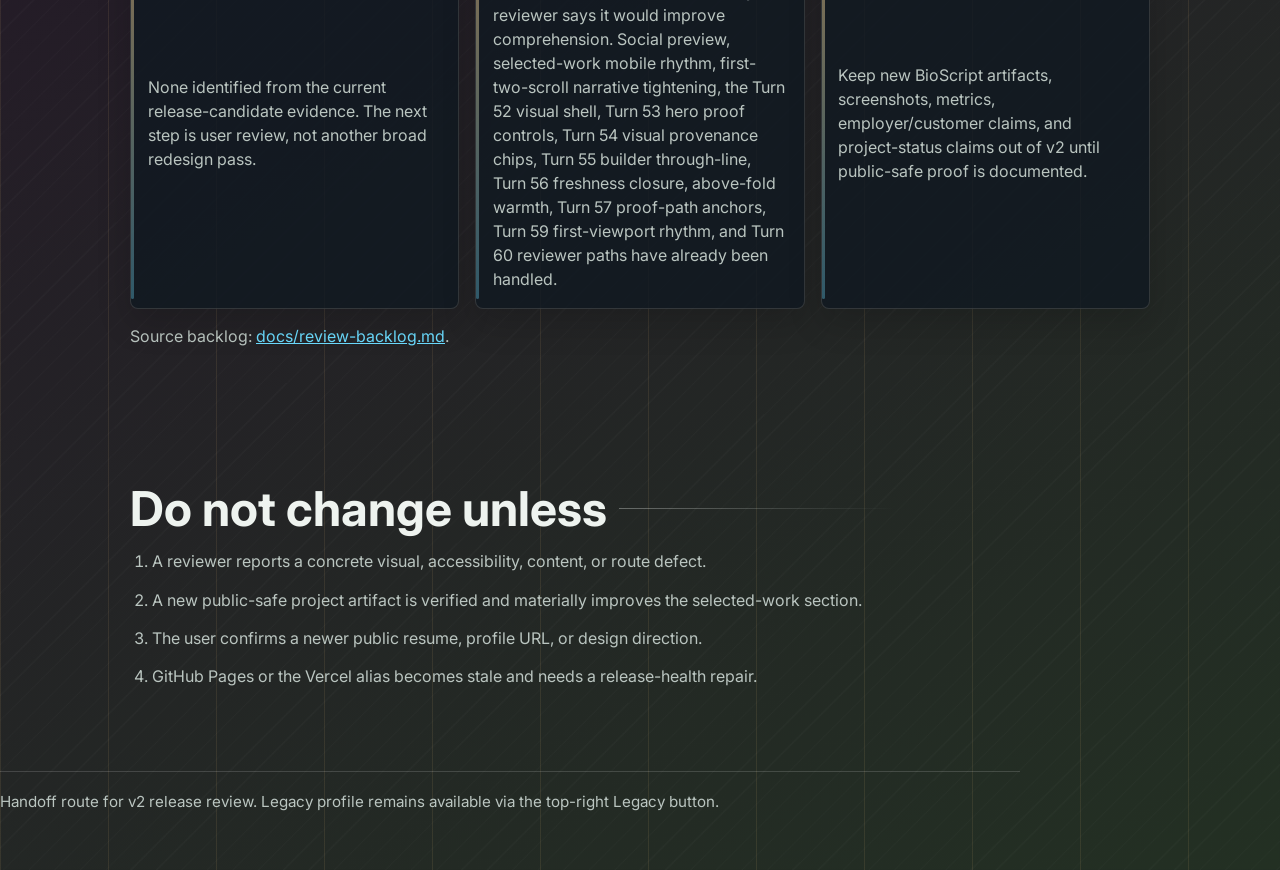
==== commit c0c02ba3: "Add flagship reviewer paths" ====
--- a/handoff/index.html
+++ b/handoff/index.html
@@ -113,6 +113,9 @@
         Turn 59 is a CSS-only first-viewport rhythm pass. It reduces hero control density, keeps the method chips as the visible proof path, and preserves the fixed translucent Legacy affordance, routes, content JSON, JavaScript, media, and contact policy.
       </p>
       <p class="section-note">
+        Turn 60 adds reviewer-path sequences to the four flagship work cards. It keeps the same selected projects, PMO-only screenshot boundary, source links, contact policy, and Legacy continuity while making the case-study review path easier to follow.
+      </p>
+      <p class="section-note">
         Recommendation: share `https://hardik-s.github.io/` for review, then change the site only for concrete feedback, public freshness drift, resume/profile updates, or newly verified public-safe evidence.
       </p>
     </section>
@@ -136,7 +139,7 @@
         </article>
         <article class="card">
           <h3>Nice polish</h3>
-          <p>Consider verified project screenshots or additional native interaction only if a reviewer says it would improve comprehension. Social preview, selected-work mobile rhythm, first-two-scroll narrative tightening, the Turn 52 visual shell, Turn 53 hero proof controls, Turn 54 visual provenance chips, Turn 55 builder through-line, Turn 56 freshness closure, above-fold warmth, Turn 57 proof-path anchors, and Turn 59 first-viewport rhythm have already been handled.</p>
+          <p>Consider verified project screenshots or additional native interaction only if a reviewer says it would improve comprehension. Social preview, selected-work mobile rhythm, first-two-scroll narrative tightening, the Turn 52 visual shell, Turn 53 hero proof controls, Turn 54 visual provenance chips, Turn 55 builder through-line, Turn 56 freshness closure, above-fold warmth, Turn 57 proof-path anchors, Turn 59 first-viewport rhythm, and Turn 60 reviewer paths have already been handled.</p>
         </article>
         <article class="card">
           <h3>Needs verified evidence</h3>
--- a/css/v2.css
+++ b/css/v2.css
@@ -1192,6 +1192,50 @@
   line-height: 1.45;
 }
 
+.work-review-path {
+  display: grid;
+  gap: 0.48rem;
+  margin-top: 0.05rem;
+  padding: 0.72rem;
+  border: 1px solid rgba(107, 220, 255, 0.18);
+  border-radius: 0.5rem;
+  background:
+    linear-gradient(135deg, rgba(107, 220, 255, 0.09), rgba(154, 203, 120, 0.06)),
+    rgba(7, 16, 15, 0.32);
+}
+
+.work-review-path-title {
+  margin: 0;
+  color: var(--accent);
+  font-family: "Source Code Pro", ui-monospace, Menlo, Consolas, monospace;
+  font-size: 0.72rem;
+  text-transform: uppercase;
+}
+
+.work-review-path ol {
+  display: grid;
+  gap: 0.42rem;
+  margin: 0;
+  padding-left: 1.2rem;
+}
+
+.work-review-path li {
+  color: rgba(231, 237, 249, 0.82);
+  font-size: 0.86rem;
+  line-height: 1.42;
+}
+
+.flagship-card-featured .work-review-path {
+  grid-template-columns: minmax(0, 0.28fr) minmax(0, 0.72fr);
+  align-items: start;
+}
+
+.flagship-card-featured .work-review-path ol {
+  grid-template-columns: repeat(3, minmax(0, 1fr));
+  padding-left: 0;
+  list-style-position: inside;
+}
+
 .card:nth-child(2) {
   animation-delay: 0.06s;
 }
@@ -1671,6 +1715,16 @@
   .case-study-details {
     grid-template-columns: 1fr;
   }
+
+  .flagship-card-featured .work-review-path,
+  .flagship-card-featured .work-review-path ol {
+    grid-template-columns: 1fr;
+  }
+
+  .flagship-card-featured .work-review-path ol {
+    padding-left: 1.2rem;
+    list-style-position: outside;
+  }
 }
 
 @media (prefers-reduced-motion: reduce) {
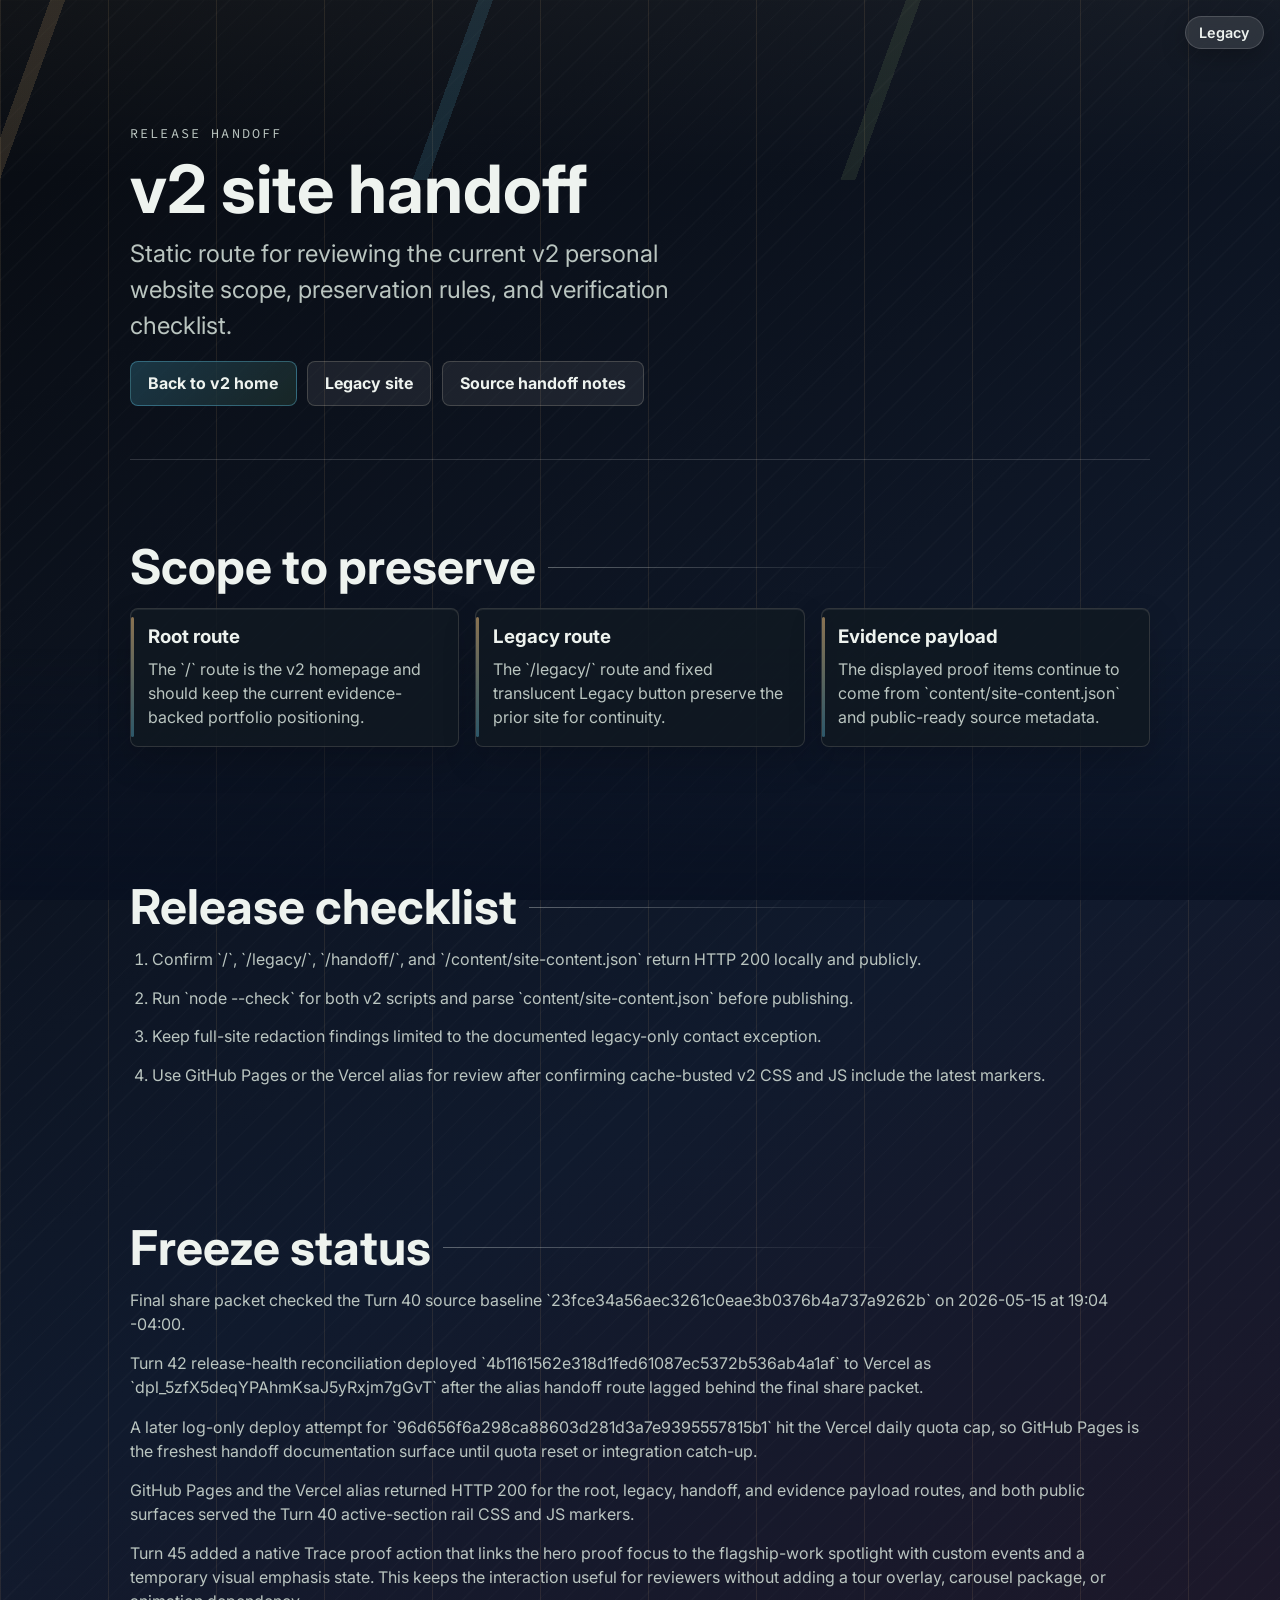
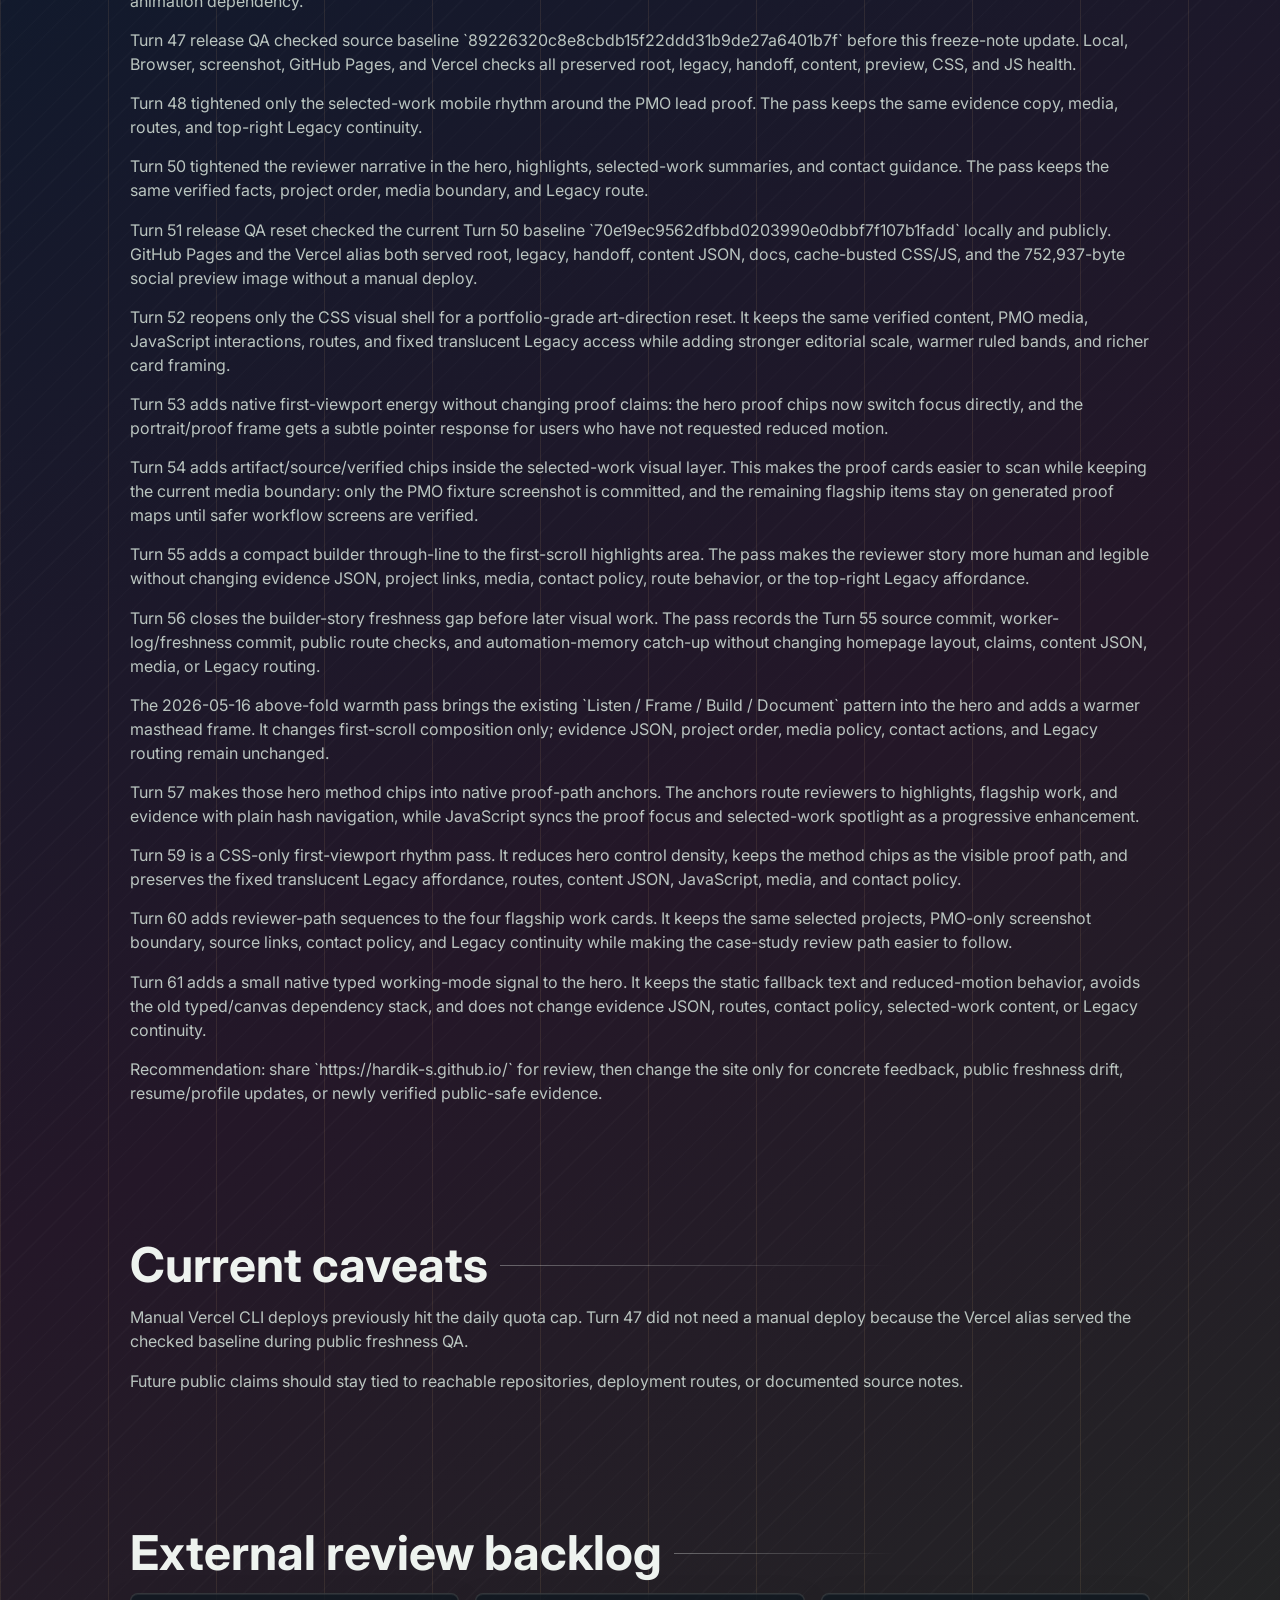
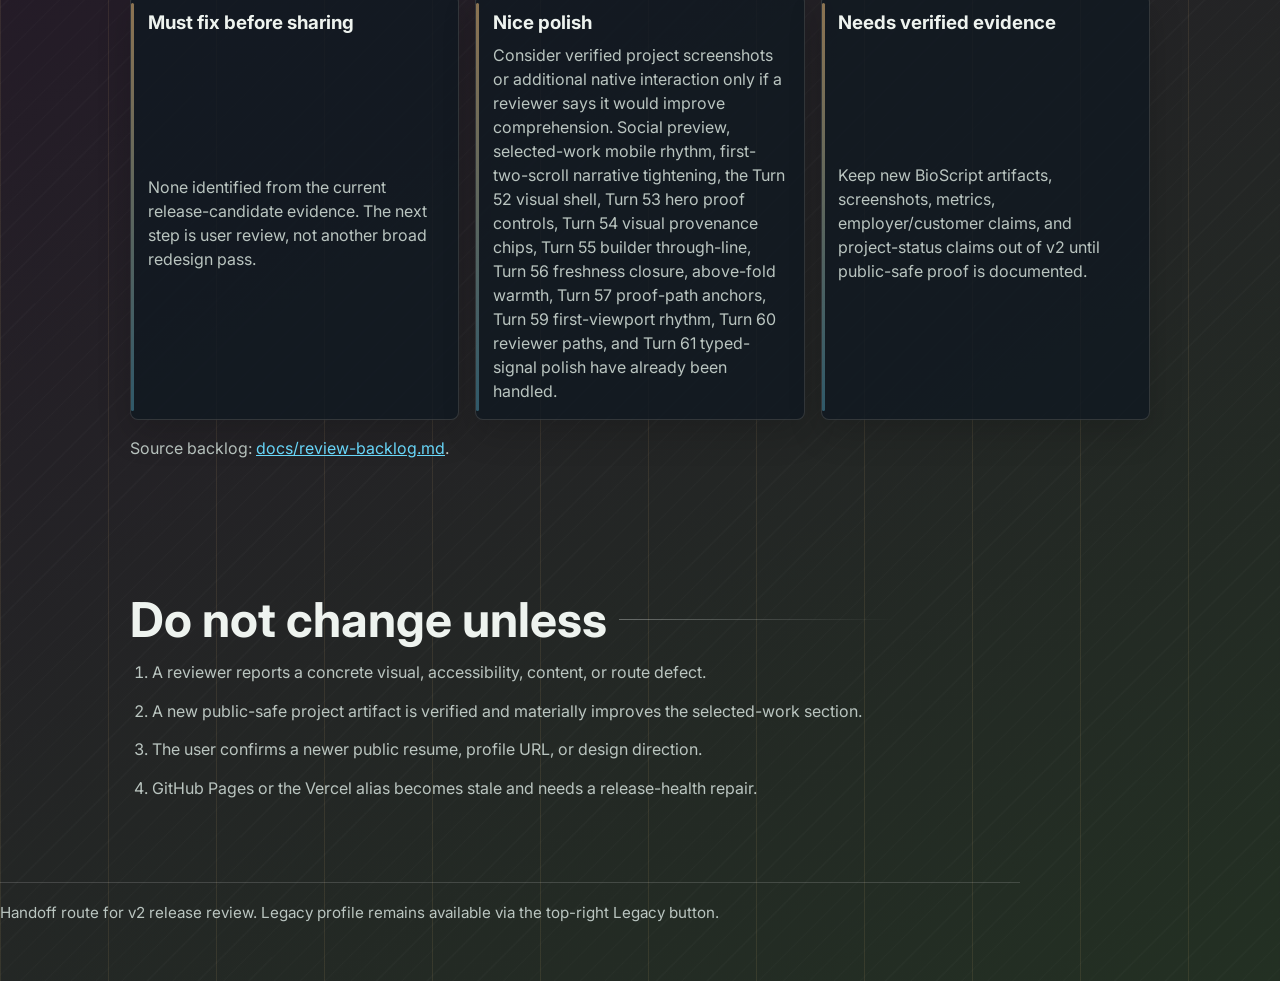
==== commit aaff9cc4: "Add native hero typed signal" ====
--- a/handoff/index.html
+++ b/handoff/index.html
@@ -116,6 +116,9 @@
         Turn 60 adds reviewer-path sequences to the four flagship work cards. It keeps the same selected projects, PMO-only screenshot boundary, source links, contact policy, and Legacy continuity while making the case-study review path easier to follow.
       </p>
       <p class="section-note">
+        Turn 61 adds a small native typed working-mode signal to the hero. It keeps the static fallback text and reduced-motion behavior, avoids the old typed/canvas dependency stack, and does not change evidence JSON, routes, contact policy, selected-work content, or Legacy continuity.
+      </p>
+      <p class="section-note">
         Recommendation: share `https://hardik-s.github.io/` for review, then change the site only for concrete feedback, public freshness drift, resume/profile updates, or newly verified public-safe evidence.
       </p>
     </section>
@@ -139,7 +142,7 @@
         </article>
         <article class="card">
           <h3>Nice polish</h3>
-          <p>Consider verified project screenshots or additional native interaction only if a reviewer says it would improve comprehension. Social preview, selected-work mobile rhythm, first-two-scroll narrative tightening, the Turn 52 visual shell, Turn 53 hero proof controls, Turn 54 visual provenance chips, Turn 55 builder through-line, Turn 56 freshness closure, above-fold warmth, Turn 57 proof-path anchors, Turn 59 first-viewport rhythm, and Turn 60 reviewer paths have already been handled.</p>
+          <p>Consider verified project screenshots or additional native interaction only if a reviewer says it would improve comprehension. Social preview, selected-work mobile rhythm, first-two-scroll narrative tightening, the Turn 52 visual shell, Turn 53 hero proof controls, Turn 54 visual provenance chips, Turn 55 builder through-line, Turn 56 freshness closure, above-fold warmth, Turn 57 proof-path anchors, Turn 59 first-viewport rhythm, Turn 60 reviewer paths, and Turn 61 typed-signal polish have already been handled.</p>
         </article>
         <article class="card">
           <h3>Needs verified evidence</h3>
--- a/css/v2.css
+++ b/css/v2.css
@@ -126,6 +126,18 @@
   line-height: 0.72;
 }
 
+@keyframes signal-caret {
+  0%,
+  46% {
+    opacity: 1;
+  }
+
+  47%,
+  100% {
+    opacity: 0;
+  }
+}
+
 .legacy-pill {
   position: fixed;
   top: 1rem;
@@ -317,6 +329,50 @@
   max-width: 49ch;
 }
 
+.hero-signal {
+  width: min(100%, 36rem);
+  min-height: 2.55rem;
+  display: inline-flex;
+  align-items: center;
+  gap: 0.62rem;
+  padding: 0.42rem 0.62rem;
+  border: 1px solid rgba(167, 209, 126, 0.22);
+  border-radius: 0.48rem;
+  color: rgba(238, 243, 239, 0.9);
+  background:
+    linear-gradient(90deg, rgba(167, 209, 126, 0.12), rgba(107, 220, 255, 0.05)),
+    rgba(7, 16, 15, 0.45);
+}
+
+.hero-signal-label {
+  flex: 0 0 auto;
+  color: var(--accent-leaf);
+  font-family: "Source Code Pro", ui-monospace, Menlo, Consolas, monospace;
+  font-size: 0.68rem;
+  font-weight: 700;
+  text-transform: uppercase;
+}
+
+.hero-signal-text {
+  min-width: 0;
+  color: rgba(238, 243, 239, 0.92);
+  font-family: "Source Code Pro", ui-monospace, Menlo, Consolas, monospace;
+  font-size: 0.88rem;
+  line-height: 1.35;
+  overflow-wrap: anywhere;
+}
+
+.hero-signal[data-signal-mode="typing"] .hero-signal-text::after {
+  content: "";
+  display: inline-block;
+  width: 0.52em;
+  height: 1.1em;
+  margin-left: 0.14rem;
+  border-right: 2px solid rgba(242, 193, 123, 0.82);
+  vertical-align: -0.16em;
+  animation: signal-caret 900ms steps(2, start) infinite;
+}
+
 .hero-method {
   /* This repeats the Turn 55 working pattern in the hero without adding a new proof claim. */
   width: min(100%, 45rem);
@@ -1487,6 +1543,17 @@
     line-height: 1.55;
   }
 
+  .hero-signal {
+    width: 100%;
+    min-height: 2.38rem;
+    padding: 0.36rem 0.52rem;
+  }
+
+  .hero-signal-text {
+    min-width: 0;
+    font-size: 0.78rem;
+  }
+
   .hero-method {
     grid-template-columns: repeat(2, minmax(0, 1fr));
     gap: 0.32rem;
@@ -1575,6 +1642,18 @@
     display: none;
   }
 
+  .hero-signal {
+    gap: 0.46rem;
+  }
+
+  .hero-signal-label {
+    font-size: 0.62rem;
+  }
+
+  .hero-signal-text {
+    font-size: 0.72rem;
+  }
+
   .hero-method {
     grid-template-columns: repeat(2, minmax(0, 1fr));
   }
@@ -1736,4 +1815,8 @@
     animation-duration: 0.01ms !important;
     animation-iteration-count: 1 !important;
   }
-}
+
+  .hero-signal[data-signal-mode="typing"] .hero-signal-text::after {
+    animation: none;
+  }
+}
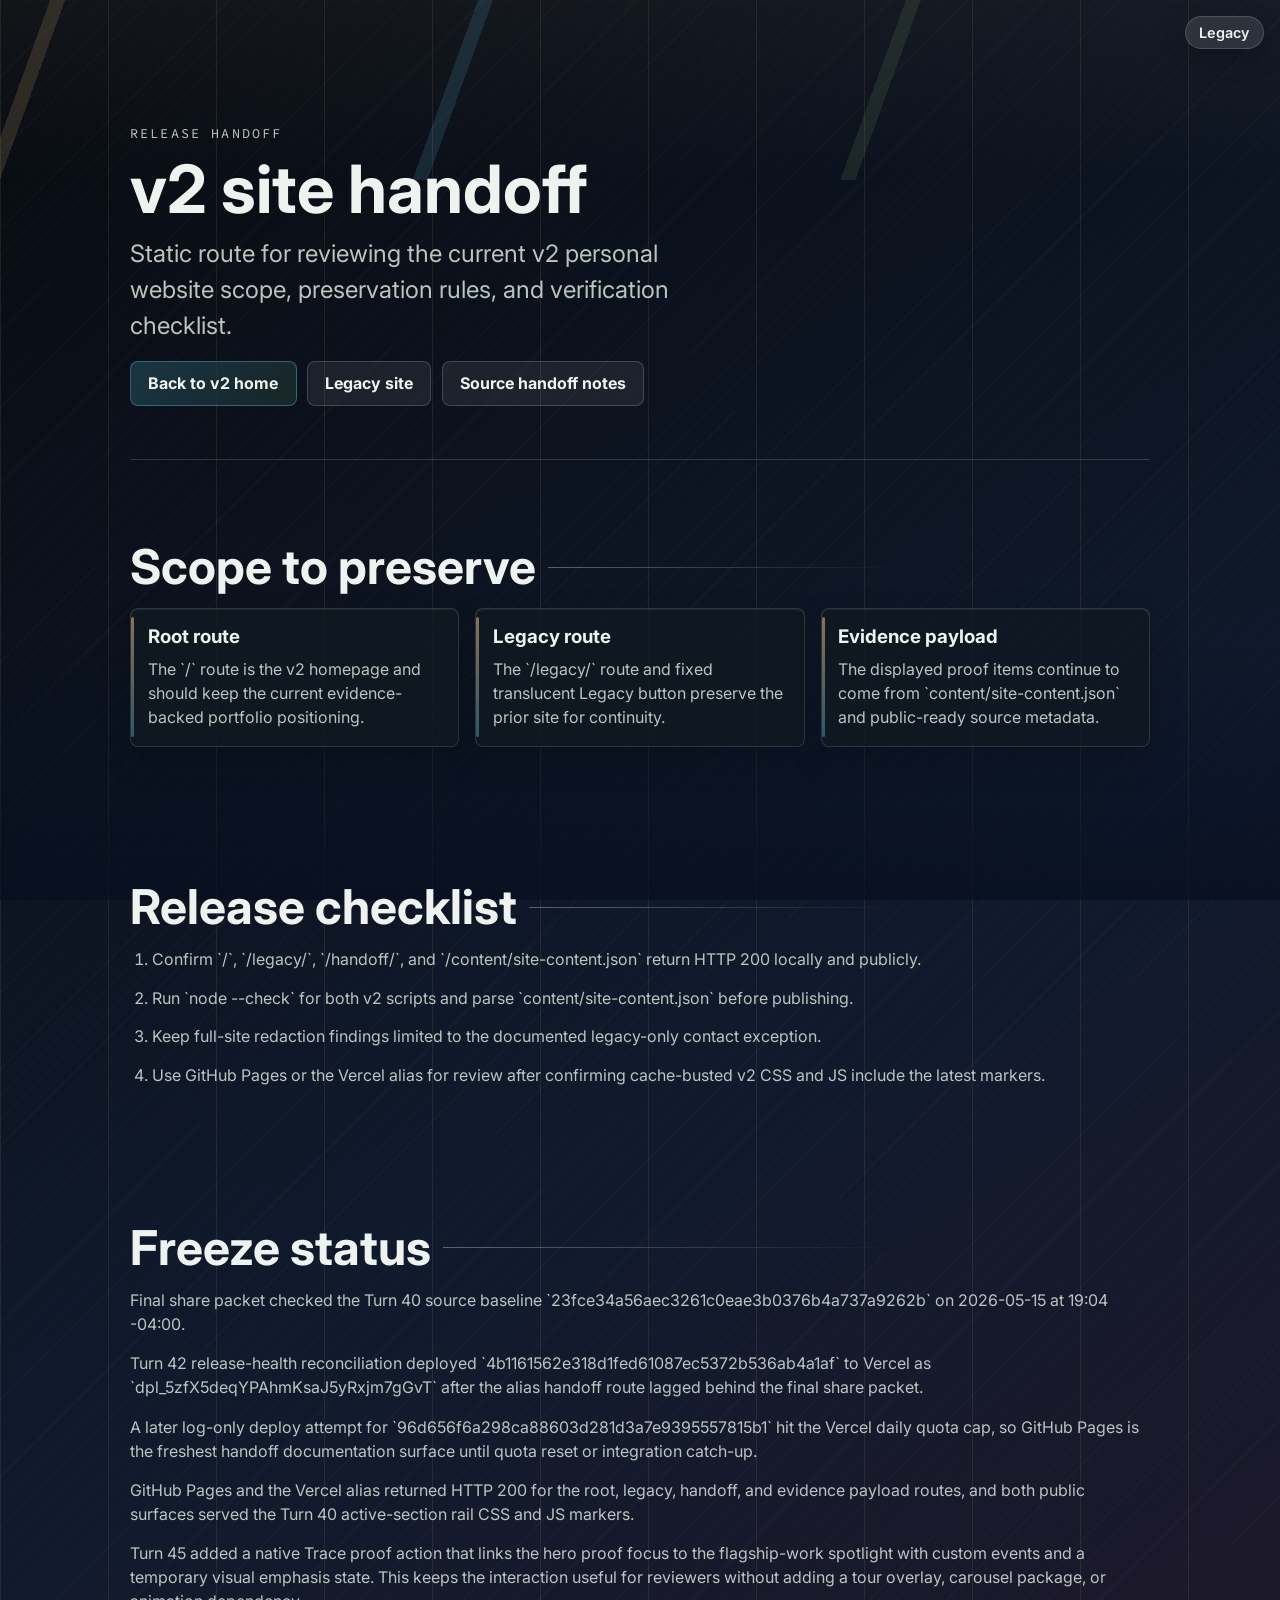
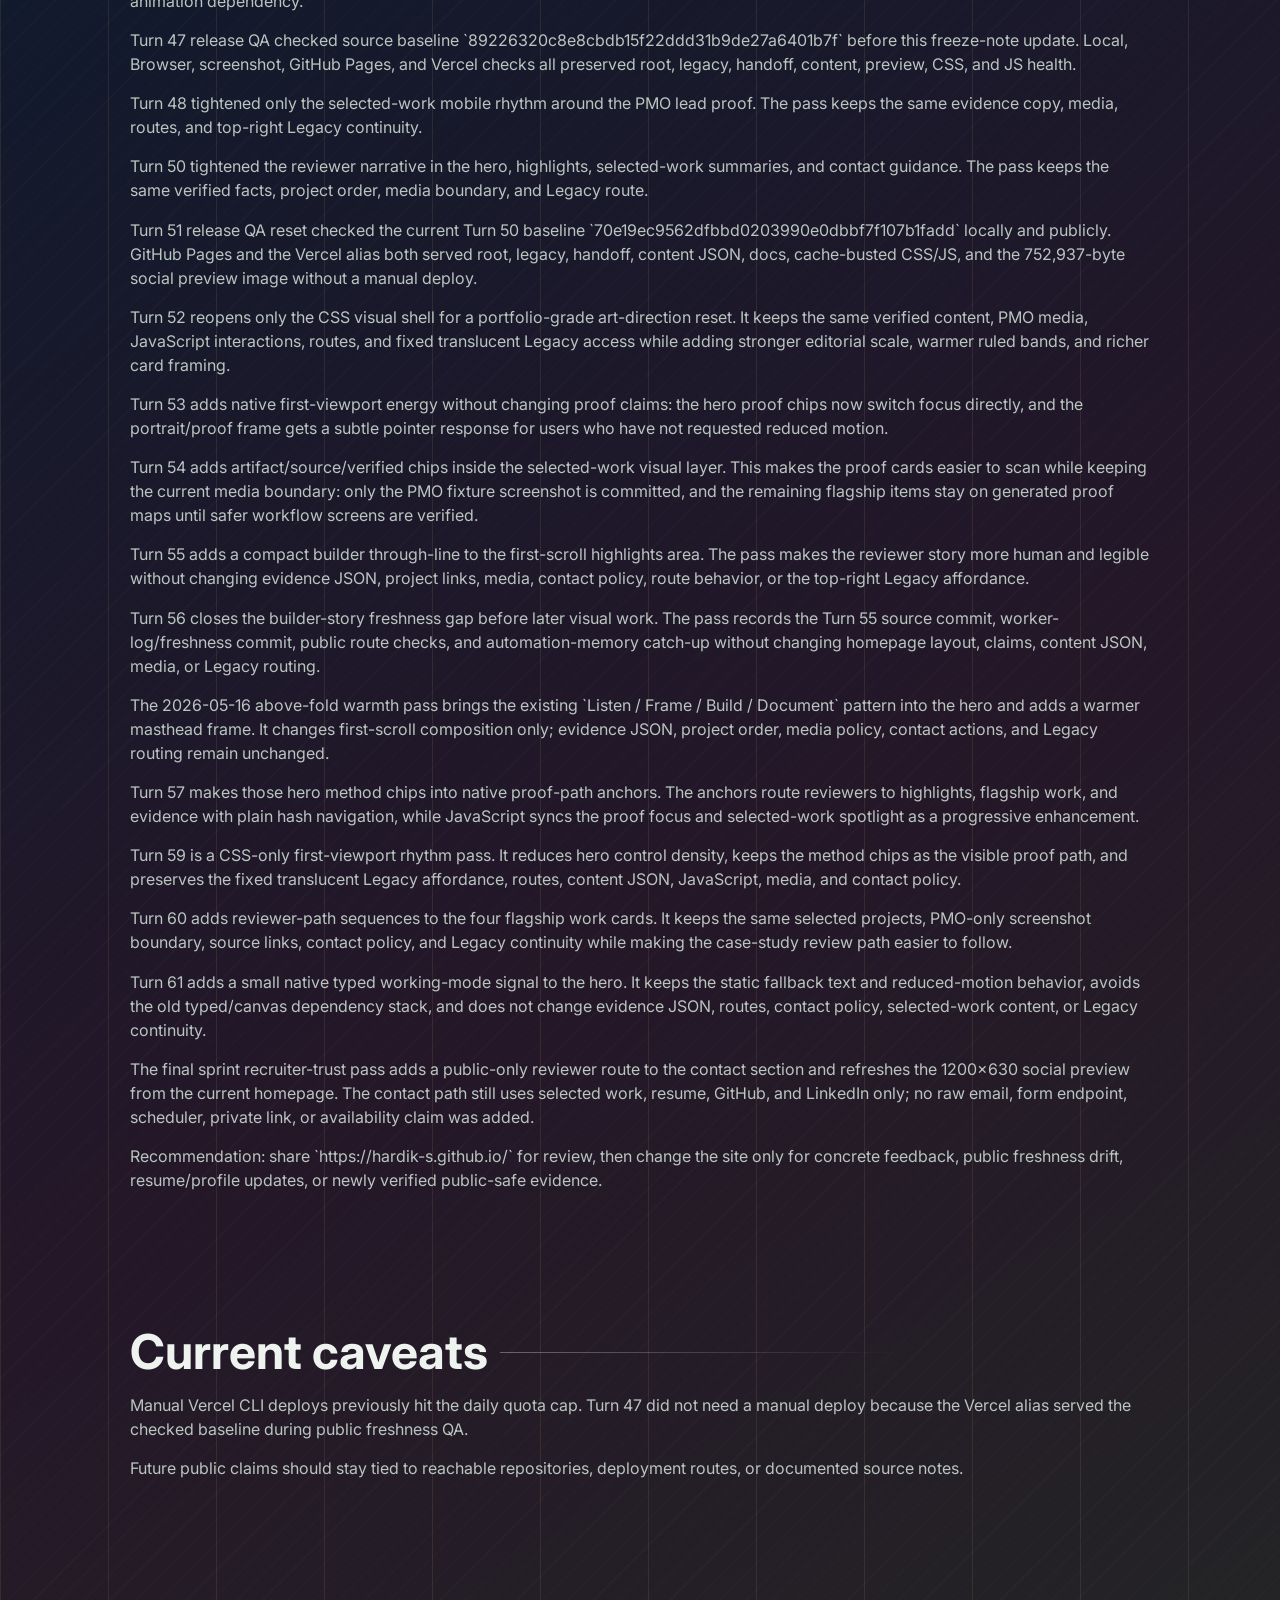
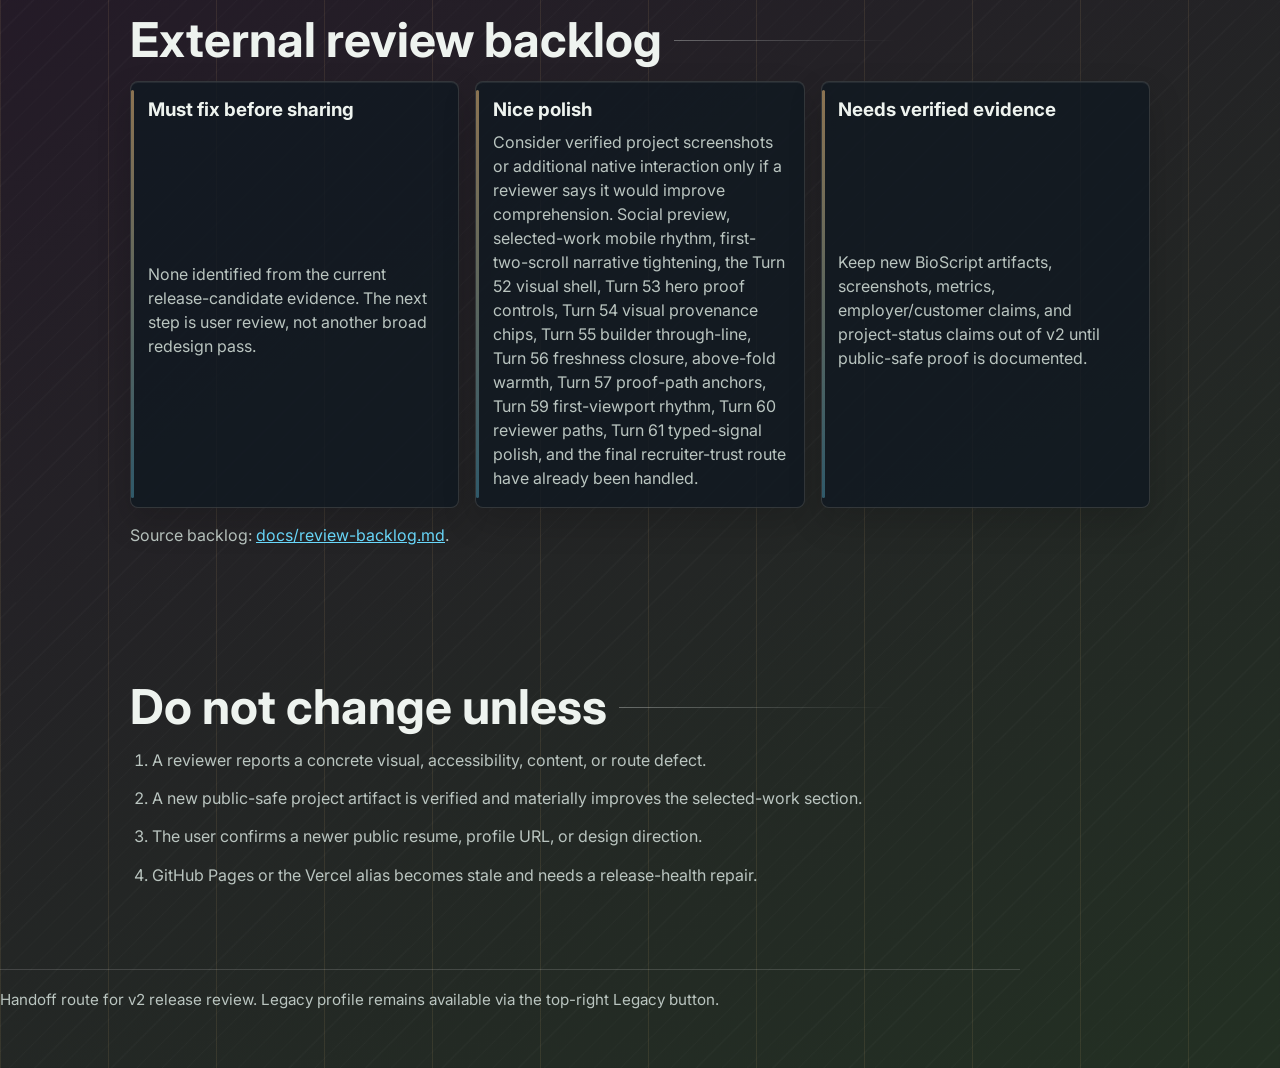
==== commit f8a965b8: "Finish recruiter trust surface" ====
--- a/handoff/index.html
+++ b/handoff/index.html
@@ -119,6 +119,9 @@
         Turn 61 adds a small native typed working-mode signal to the hero. It keeps the static fallback text and reduced-motion behavior, avoids the old typed/canvas dependency stack, and does not change evidence JSON, routes, contact policy, selected-work content, or Legacy continuity.
       </p>
       <p class="section-note">
+        The final sprint recruiter-trust pass adds a public-only reviewer route to the contact section and refreshes the 1200x630 social preview from the current homepage. The contact path still uses selected work, resume, GitHub, and LinkedIn only; no raw email, form endpoint, scheduler, private link, or availability claim was added.
+      </p>
+      <p class="section-note">
         Recommendation: share `https://hardik-s.github.io/` for review, then change the site only for concrete feedback, public freshness drift, resume/profile updates, or newly verified public-safe evidence.
       </p>
     </section>
@@ -142,7 +145,7 @@
         </article>
         <article class="card">
           <h3>Nice polish</h3>
-          <p>Consider verified project screenshots or additional native interaction only if a reviewer says it would improve comprehension. Social preview, selected-work mobile rhythm, first-two-scroll narrative tightening, the Turn 52 visual shell, Turn 53 hero proof controls, Turn 54 visual provenance chips, Turn 55 builder through-line, Turn 56 freshness closure, above-fold warmth, Turn 57 proof-path anchors, Turn 59 first-viewport rhythm, Turn 60 reviewer paths, and Turn 61 typed-signal polish have already been handled.</p>
+          <p>Consider verified project screenshots or additional native interaction only if a reviewer says it would improve comprehension. Social preview, selected-work mobile rhythm, first-two-scroll narrative tightening, the Turn 52 visual shell, Turn 53 hero proof controls, Turn 54 visual provenance chips, Turn 55 builder through-line, Turn 56 freshness closure, above-fold warmth, Turn 57 proof-path anchors, Turn 59 first-viewport rhythm, Turn 60 reviewer paths, Turn 61 typed-signal polish, and the final recruiter-trust route have already been handled.</p>
         </article>
         <article class="card">
           <h3>Needs verified evidence</h3>
--- a/css/v2.css
+++ b/css/v2.css
@@ -1384,6 +1384,57 @@
   color: rgba(238, 243, 239, 0.82);
 }
 
+.contact-review-route {
+  width: min(100%, 58rem);
+  display: grid;
+  gap: 0.68rem;
+  padding: 1rem;
+  border: 1px solid rgba(248, 235, 208, 0.18);
+  border-radius: 0.5rem;
+  background:
+    linear-gradient(135deg, rgba(242, 193, 123, 0.12), rgba(107, 220, 255, 0.06)),
+    rgba(7, 16, 15, 0.56);
+  box-shadow:
+    inset 0 1px 0 rgba(255, 255, 255, 0.07),
+    0 18px 42px rgba(0, 0, 0, 0.16);
+}
+
+.contact-review-route h3 {
+  max-width: 20ch;
+  margin: 0;
+  color: var(--text);
+  font-size: clamp(1.3rem, 2.6vw, 1.85rem);
+  line-height: 1.1;
+}
+
+.contact-review-route ol {
+  display: grid;
+  grid-template-columns: repeat(3, minmax(0, 1fr));
+  gap: 0.55rem;
+  margin: 0;
+  padding: 0;
+  list-style: none;
+}
+
+.contact-review-route li {
+  min-width: 0;
+  padding: 0.72rem;
+  border: 1px solid rgba(231, 237, 249, 0.14);
+  border-radius: 0.45rem;
+  color: rgba(231, 237, 249, 0.82);
+  background: rgba(8, 19, 30, 0.58);
+  line-height: 1.45;
+}
+
+.contact-review-route strong {
+  display: block;
+  margin-bottom: 0.18rem;
+  color: var(--accent-warm);
+  font-family: "Source Code Pro", ui-monospace, Menlo, Consolas, monospace;
+  font-size: 0.72rem;
+  text-transform: uppercase;
+}
+
 .contact-actions a {
   width: max-content;
   text-decoration: none;
@@ -1635,6 +1686,10 @@
   .card-section {
     padding: 2.2rem 0;
   }
+
+  .contact-review-route ol {
+    grid-template-columns: 1fr;
+  }
 }
 
 @media (max-width: 480px) {
